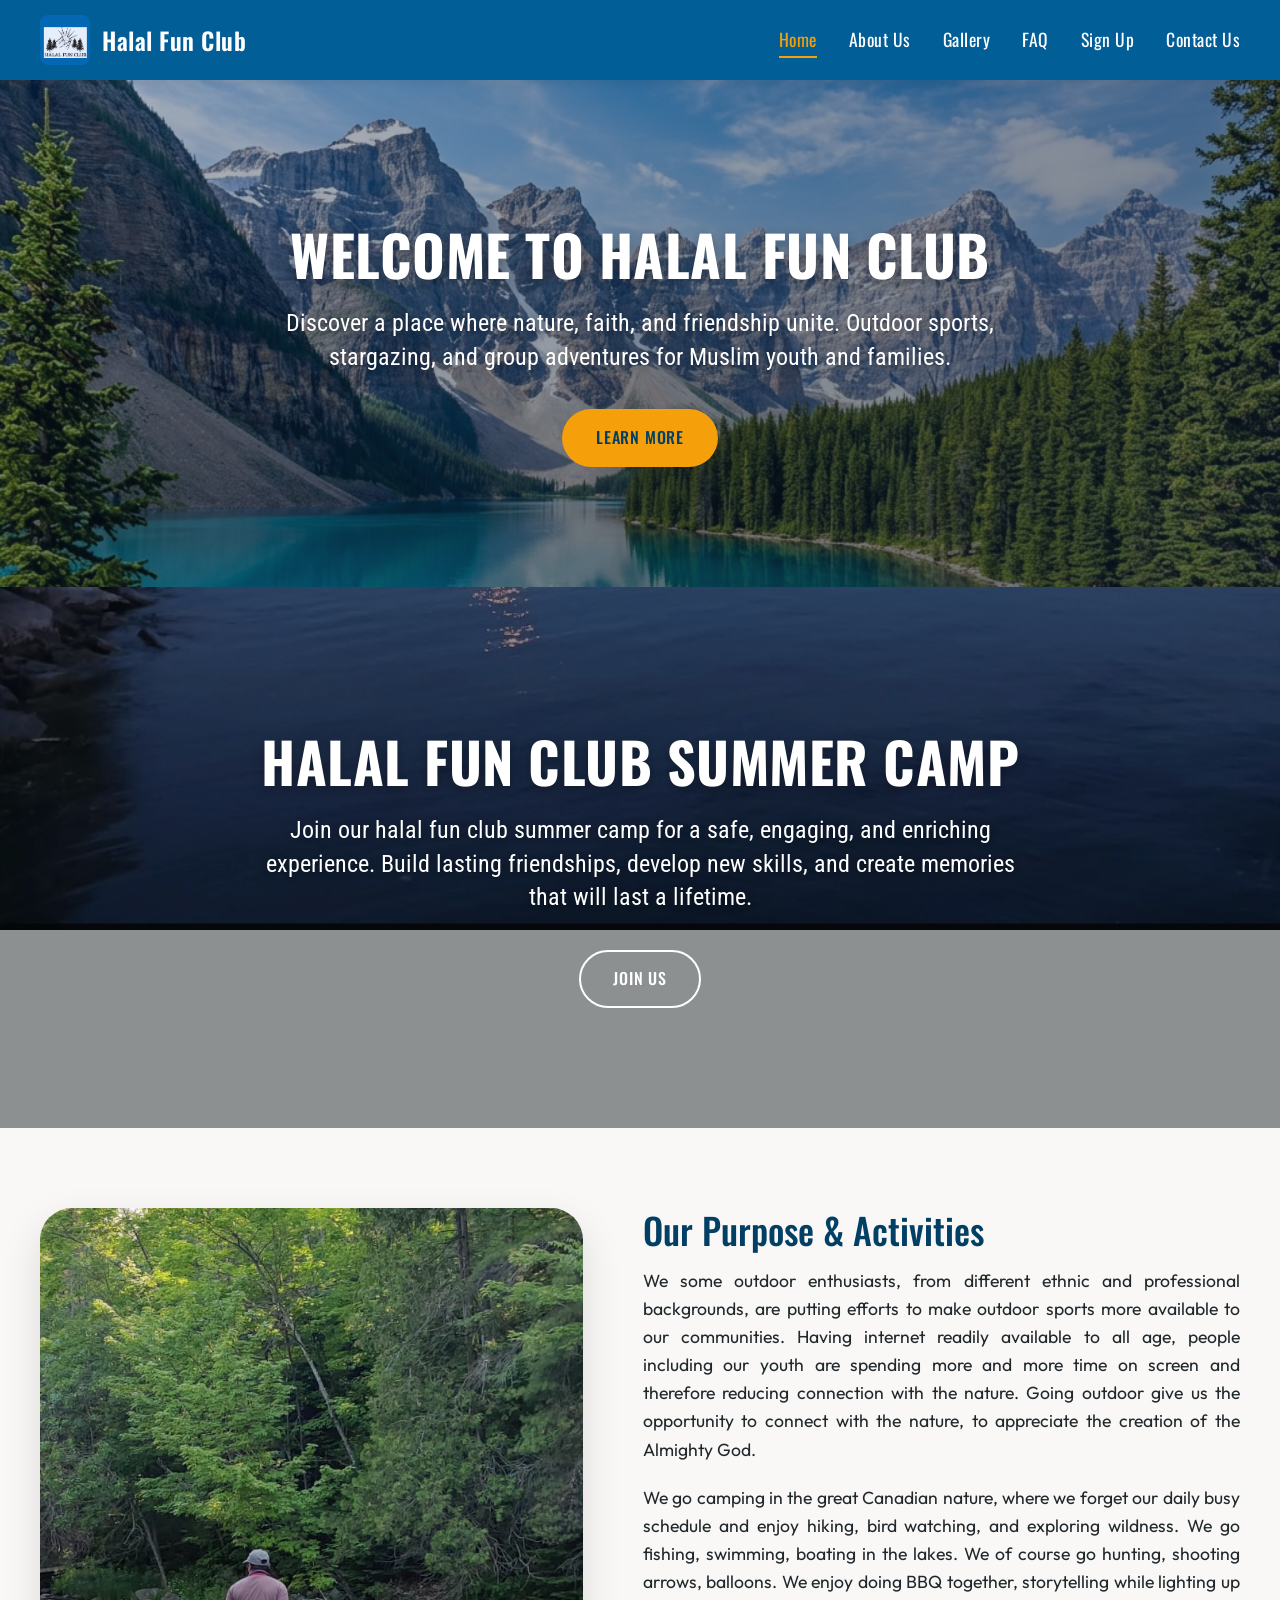
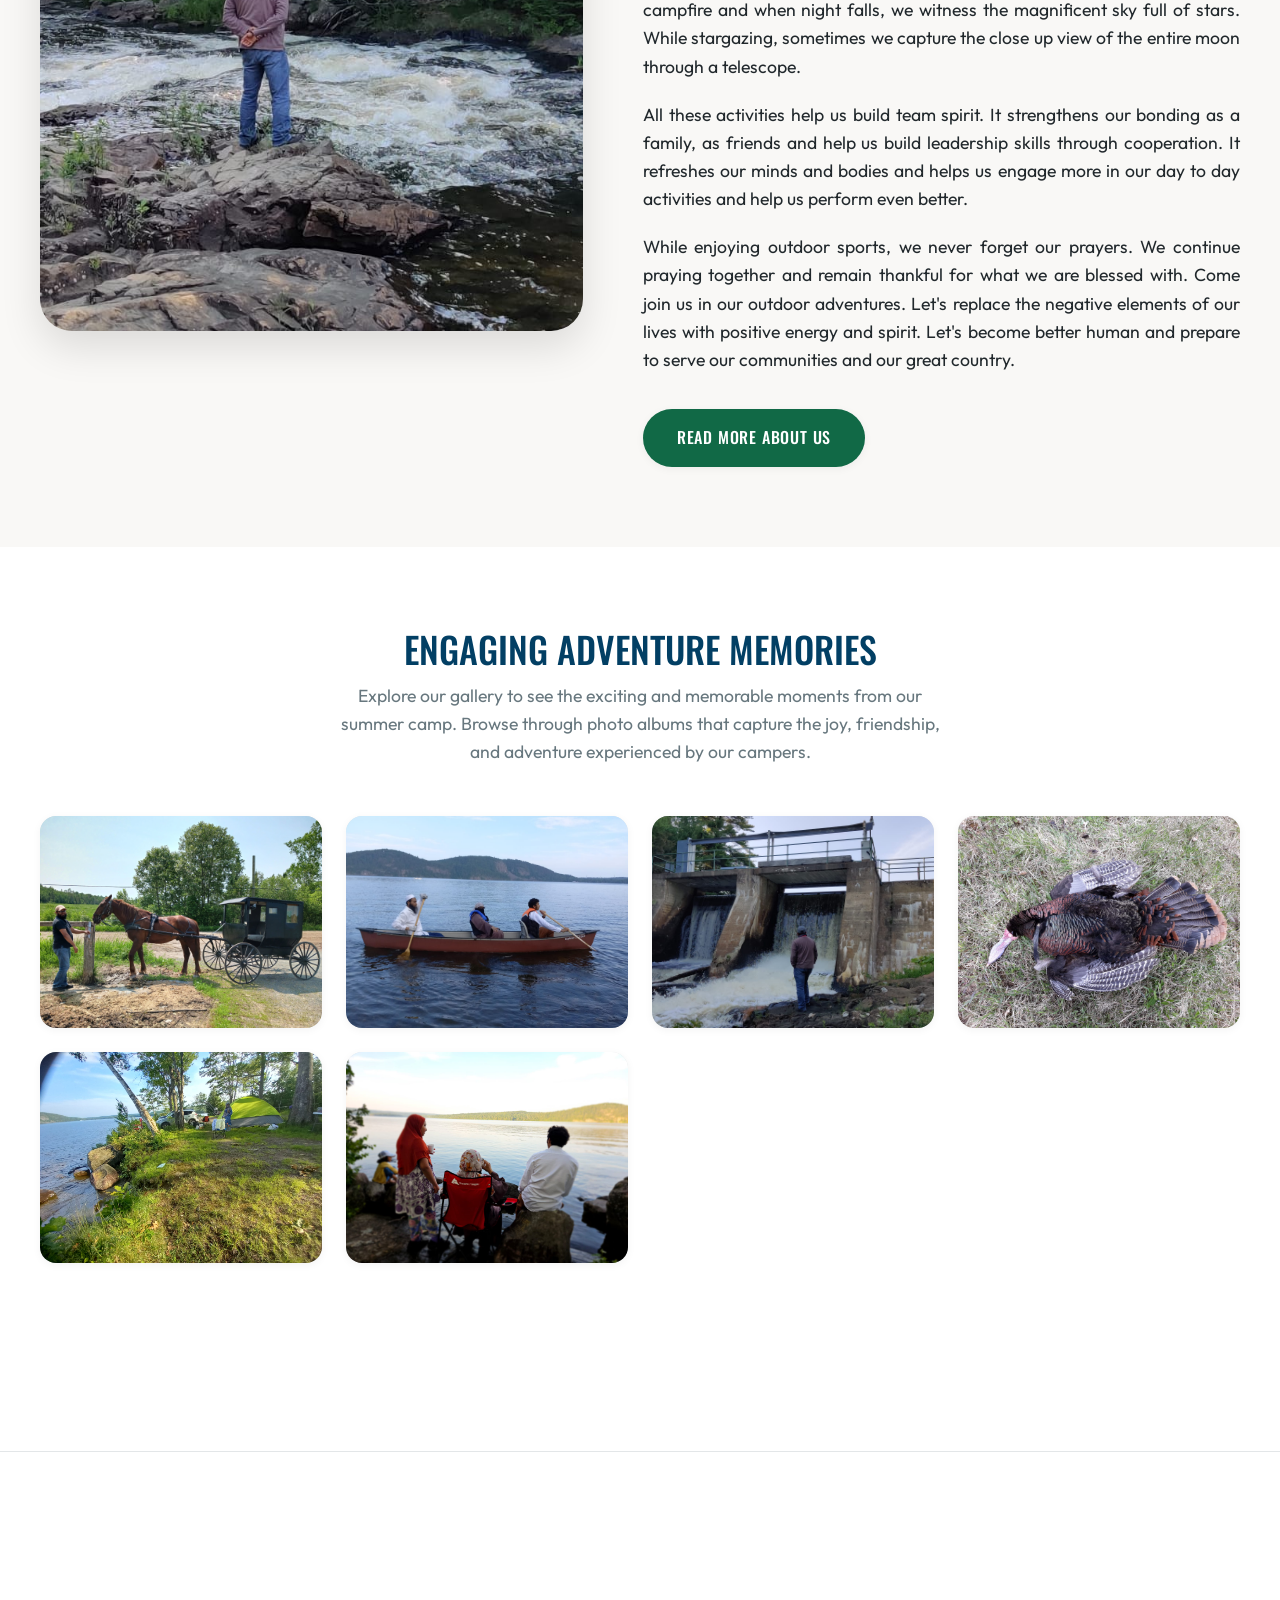
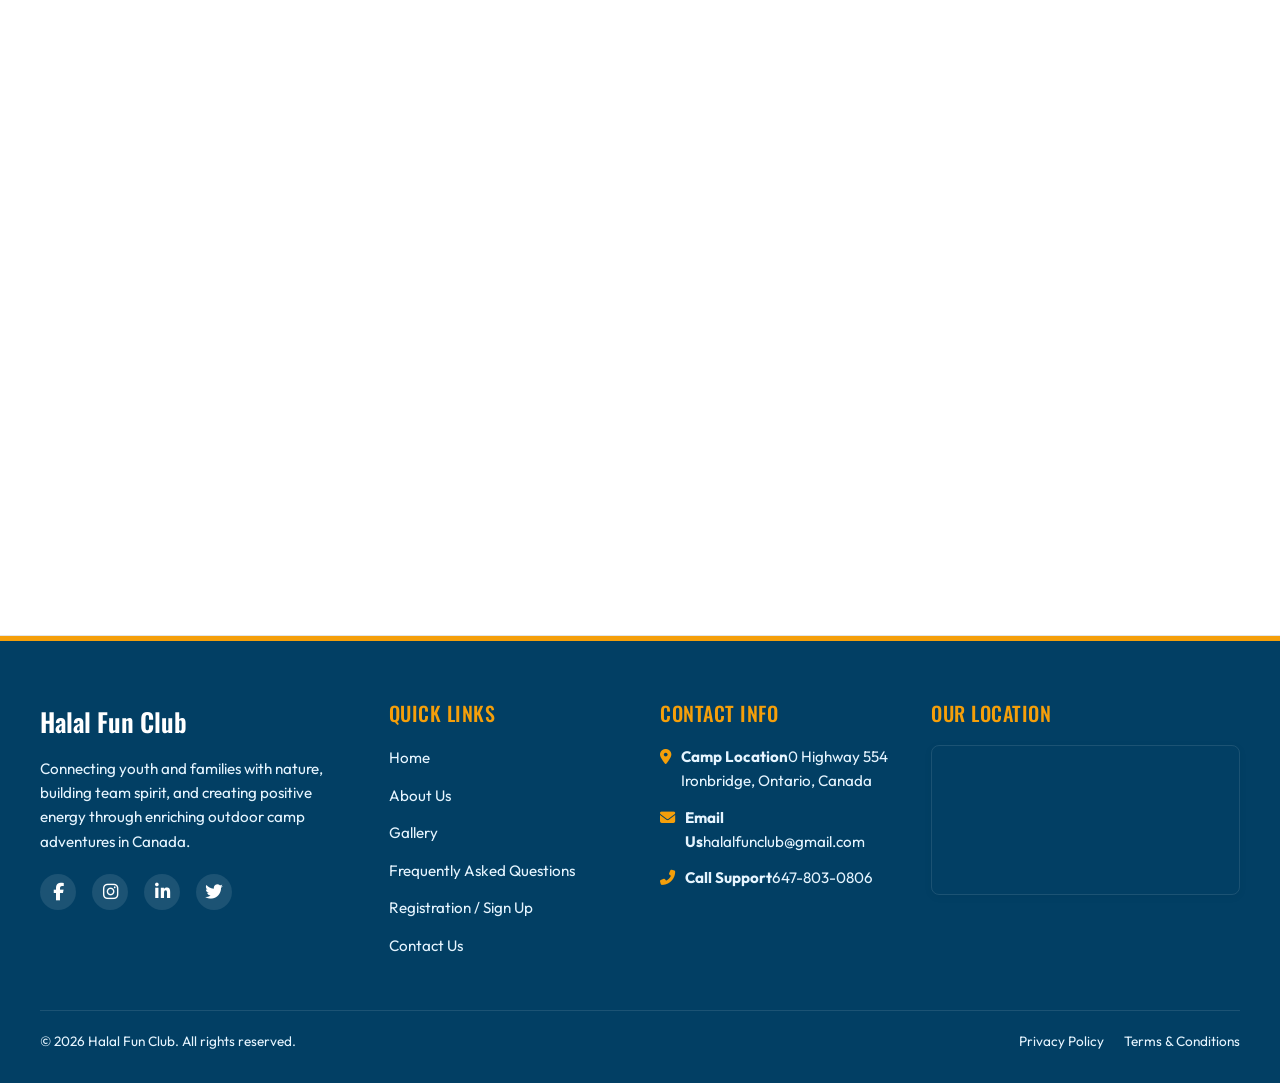
==== index.html @ fa5e2240 "Initial commit of premium Halal Fun Club static website" ====
<!DOCTYPE html>
<html lang="en">
<head>
  <meta charset="UTF-8">
  <meta name="viewport" content="width=device-width, initial-scale=1.0">
  
  <!-- SEO Meta Tags -->
  <title>Halal Fun Club | Enriching Summer Camp & Outdoor Adventure</title>
  <meta name="description" content="Join us in our halal fun club summer camp and outdoor adventures to replace negative elements with positive energy and spirit. Become better humans and prepare to serve our communities and country.">
  <meta name="keywords" content="halal fun club, Summer camp, Muslim youth camp, outdoor adventures, family camping, Canada camping">
  
  <!-- OG Meta Tags for Social Sharing -->
  <meta property="og:title" content="Halal Fun Club | Summer Camp & Outdoor Adventure">
  <meta property="og:description" content="Join us in our halal fun club summer camp and outdoor adventures to replace negative elements with positive energy and spirit.">
  <meta property="og:image" content="assets/images/cover-picture-for-website-A0xVq0e2WWfe7RNz.jpg">
  <meta property="og:type" content="website">
  
  <!-- Favicon -->
  <link rel="icon" type="image/png" href="assets/images/untitled-design-4-dWxbpZ323MHpBWLq.png">
  
  <!-- Font Awesome for Icons -->
  <link rel="stylesheet" href="https://cdnjs.cloudflare.com/ajax/libs/font-awesome/6.4.0/css/all.min.css">
  
  <!-- Stylesheets -->
  <link rel="stylesheet" href="assets/css/style.css?v=1.0.2">
  <link rel="stylesheet" href="assets/css/components.css?v=1.0.2">
  <link rel="stylesheet" href="assets/css/pages.css?v=1.0.2">
</head>
<body>

  <!-- Header & Navigation -->
  <header class="main-header" id="header">
    <div class="container nav-container">
      <a href="index.html" class="logo-link" id="nav-logo">
        <img src="assets/images/untitled-design-4-dWxbpZ323MHpBWLq.png" alt="Halal Fun Club Logo" class="logo-image">
        <span>Halal Fun Club</span>
      </a>
      
      <!-- Hamburger Menu for Mobile -->
      <button class="hamburger" aria-label="Toggle menu" id="menu-toggle">
        <span class="hamburger-line"></span>
        <span class="hamburger-line"></span>
        <span class="hamburger-line"></span>
      </button>
      
      <nav>
        <ul class="nav-menu" id="nav-menu">
          <li><a href="index.html" class="nav-link active">Home</a></li>
          <li><a href="about.html" class="nav-link">About Us</a></li>
          <li><a href="gallery.html" class="nav-link">Gallery</a></li>
          <li><a href="faq.html" class="nav-link">FAQ</a></li>
          <li><a href="signup.html" class="nav-link">Sign Up</a></li>
          <li><a href="contact.html" class="nav-link">Contact Us</a></li>
        </ul>
      </nav>
    </div>
  </header>

  <!-- Main Content -->
  <main>
    
    <!-- Scenic Banner Section -->
    <section class="hero-banner" style="background-image: url('assets/images/scenic_hero_background.png');" id="scenic-hero">
      <div class="container hero-banner-content">
        <h1 class="reveal active">Welcome to Halal Fun Club</h1>
        <p class="reveal active">Discover a place where nature, faith, and friendship unite. Outdoor sports, stargazing, and group adventures for Muslim youth and families.</p>
        <div class="reveal active">
          <a href="about.html" class="btn btn-primary" id="scenic-cta-btn">Learn More</a>
        </div>
      </div>
    </section>

    <!-- Original Hero Section -->
    <section class="hero-banner overlay-dark" style="background-image: url('assets/images/cover-picture-for-website-A0xVq0e2WWfe7RNz.jpg');" id="hero-section">
      <div class="container hero-banner-content">
        <h1 class="reveal active">Halal Fun Club Summer Camp</h1>
        <p class="reveal active">Join our halal fun club summer camp for a safe, engaging, and enriching experience. Build lasting friendships, develop new skills, and create memories that will last a lifetime.</p>
        <div class="reveal active">
          <a href="contact.html" class="btn btn-outline-white" id="hero-cta-btn">Join Us</a>
        </div>
      </div>
    </section>

    <!-- Intro / About Section -->
    <section class="section" id="intro-section">
      <div class="container">
        <div class="intro-grid">
          <div class="intro-image-wrapper reveal">
            <img src="assets/images/img-20230622-wa0002-AGBGO7KoPoS14533.jpg" alt="Camp group of outdoor enthusiasts gathering in nature">
          </div>
          <div class="intro-text reveal">
            <h2>Our Purpose & Activities</h2>
            <p>We some outdoor enthusiasts, from different ethnic and professional backgrounds, are putting efforts to make outdoor sports more available to our communities. Having internet readily available to all age, people including our youth are spending more and more time on screen and therefore reducing connection with the nature. Going outdoor give us the opportunity to connect with the nature, to appreciate the creation of the Almighty God.</p>
            <p>We go camping in the great Canadian nature, where we forget our daily busy schedule and enjoy hiking, bird watching, and exploring wildness. We go fishing, swimming, boating in the lakes. We of course go hunting, shooting arrows, balloons. We enjoy doing BBQ together, storytelling while lighting up campfire and when night falls, we witness the magnificent sky full of stars. While stargazing, sometimes we capture the close up view of the entire moon through a telescope.</p>
            <p>All these activities help us build team spirit. It strengthens our bonding as a family, as friends and help us build leadership skills through cooperation. It refreshes our minds and bodies and helps us engage more in our day to day activities and help us perform even better.</p>
            <p>While enjoying outdoor sports, we never forget our prayers. We continue praying together and remain thankful for what we are blessed with. Come join us in our outdoor adventures. Let's replace the negative elements of our lives with positive energy and spirit. Let's become better human and prepare to serve our communities and our great country.</p>
            <a href="about.html" class="btn btn-secondary" style="margin-top: 15px;" id="intro-read-more-btn">Read More About Us</a>
          </div>
        </div>
      </div>
    </section>

    <!-- Gallery Highlights Section -->
    <section class="section" style="background-color: var(--color-bg-white);" id="highlights-section">
      <div class="container">
        <div class="section-header reveal">
          <h2>Engaging Adventure Memories</h2>
          <p>Explore our gallery to see the exciting and memorable moments from our summer camp. Browse through photo albums that capture the joy, friendship, and adventure experienced by our campers.</p>
        </div>
        
        <!-- Grid of 6 highlight items -->
        <div class="gallery-grid reveal">
          <!-- Item 1 -->
          <div class="gallery-item" onclick="location.href='gallery.html?cat=horse-boating'">
            <img src="assets/images/horse-riding-2-AE049LvXgJCNek5m.jpg" alt="Horse riding activity">
            <div class="gallery-item-overlay">
              <h4 class="gallery-item-title">Horse Riding</h4>
              <p class="gallery-item-desc">Scenic trail rides in nature.</p>
            </div>
          </div>
          <!-- Item 2 -->
          <div class="gallery-item" onclick="location.href='gallery.html?cat=horse-boating'">
            <img src="assets/images/boating-2-YKbr7zo590uag5VZ.jpg" alt="Boating on the lake">
            <div class="gallery-item-overlay">
              <h4 class="gallery-item-title">Lake Boating</h4>
              <p class="gallery-item-desc">Boating and water safety games.</p>
            </div>
          </div>
          <!-- Item 3 -->
          <div class="gallery-item" onclick="location.href='gallery.html?cat=sightseeing'">
            <img src="assets/images/rafique-vhai-bridge-A0xVn0EMpNSJGBGL.jpg" alt="Scenic bridge hike">
            <div class="gallery-item-overlay">
              <h4 class="gallery-item-title">Sight Seeing</h4>
              <p class="gallery-item-desc">Exploring trails and local landmarks.</p>
            </div>
          </div>
          <!-- Item 4 -->
          <div class="gallery-item" onclick="location.href='gallery.html?cat=fishing-hunting'">
            <img src="assets/images/turky-shiker-ALpozqgJokUGEp1E.jpg" alt="Outdoor shooting and hunting simulation">
            <div class="gallery-item-overlay">
              <h4 class="gallery-item-title">Hunting & Target Sports</h4>
              <p class="gallery-item-desc">Bow arrows, balloons, and outdoor simulations.</p>
            </div>
          </div>
          <!-- Item 5 -->
          <div class="gallery-item" onclick="location.href='gallery.html?cat=summer-2023'">
            <img src="assets/images/camping-scene2-mePnjM6V9btEL3N8.jpg" alt="Camping setup under the trees">
            <div class="gallery-item-overlay">
              <h4 class="gallery-item-title">Family Campsites</h4>
              <p class="gallery-item-desc">Tents, campfires, and bonding in nature.</p>
            </div>
          </div>
          <!-- Item 6 -->
          <div class="gallery-item" onclick="location.href='gallery.html?cat=star-gazing'">
            <img src="assets/images/scinic-2-with-coffee-m6LJzRb4rjhrJklZ.jpg" alt="Coffee and outdoor relaxation">
            <div class="gallery-item-overlay">
              <h4 class="gallery-item-title">Relax & Connect</h4>
              <p class="gallery-item-desc">Morning chats and star-filled night skies.</p>
            </div>
          </div>
        </div>
        
        <div class="text-center reveal" style="margin-top: 50px;">
          <a href="gallery.html" class="btn btn-secondary" id="highlights-view-all-btn">Explore More Gallery</a>
        </div>
      </div>
    </section>

    <!-- Testimonials Section -->
    <section class="section testimonials-section" id="testimonials-section">
      <div class="container">
        <div class="section-header reveal">
          <h2>Testimonials</h2>
          <p>Read about the personal experiences of our campers and families.</p>
        </div>
        
        <style>
          .testimonial-list {
            display: grid;
            grid-template-columns: repeat(auto-fit, minmax(300px, 1fr));
            gap: 30px;
            margin-top: 40px;
          }
          .testimonials-section .testimonial-card {
            max-width: 100%;
            height: 100%;
            display: flex;
            flex-direction: column;
            justify-content: space-between;
          }
        </style>
        
        <div class="testimonial-list">
          <!-- Testimonial 1 -->
          <div class="testimonial-card reveal">
            <div>
              <div class="testimonial-stars">
                <i class="fas fa-star"></i>
                <i class="fas fa-star"></i>
                <i class="fas fa-star"></i>
                <i class="fas fa-star"></i>
                <i class="fas fa-star"></i>
              </div>
              <blockquote class="testimonial-quote">
                "Our family participated in the Halal Fun Club Summer Camp in 2023 and had an absolutely amazing time. The experience was truly unforgettable."
              </blockquote>
            </div>
            <div>
              <img src="assets/images/scinic-2-with-coffee2-AQEJb3El7otWav0B.jpg" alt="Enamullah Avatar" class="testimonial-avatar">
              <div class="testimonial-author">Enamullah</div>
            </div>
          </div>
          
          <!-- Testimonial 2 -->
          <div class="testimonial-card reveal">
            <div>
              <div class="testimonial-stars">
                <i class="fas fa-star"></i>
                <i class="fas fa-star"></i>
                <i class="fas fa-star"></i>
                <i class="fas fa-star"></i>
                <i class="fas fa-star"></i>
              </div>
              <blockquote class="testimonial-quote">
                "An outstanding experience for my 15-year-old son. He came back more responsible, spiritually grounded, and made great friends. We will definitely register again!"
              </blockquote>
            </div>
            <div>
              <img src="assets/images/scinic-2-with-coffee-m6LJzRb4rjhrJklZ.jpg" alt="Tariq Mahmood Avatar" class="testimonial-avatar">
              <div class="testimonial-author">Tariq Mahmood</div>
            </div>
          </div>
          
          <!-- Testimonial 3 -->
          <div class="testimonial-card reveal">
            <div>
              <div class="testimonial-stars">
                <i class="fas fa-star"></i>
                <i class="fas fa-star"></i>
                <i class="fas fa-star"></i>
                <i class="fas fa-star"></i>
                <i class="fas fa-star"></i>
              </div>
              <blockquote class="testimonial-quote">
                "The family camping trip was the highlight of our year. It is so rare to find a camp that balances high-adventure outdoor activities with congregational prayers and halal values."
              </blockquote>
            </div>
            <div>
              <img src="assets/images/about-us-2-d95geNg2wjt9QxWD.jpg" alt="Aisha Rahman Avatar" class="testimonial-avatar">
              <div class="testimonial-author">Aisha Rahman</div>
            </div>
          </div>
        </div>
      </div>
    </section>

  </main>

  <!-- Footer Section -->
  <footer class="main-footer">
    <div class="container">
      <div class="footer-grid">
        <!-- Col 1: About -->
        <div class="footer-col">
          <span class="footer-logo">Halal Fun Club</span>
          <p class="footer-description">Connecting youth and families with nature, building team spirit, and creating positive energy through enriching outdoor camp adventures in Canada.</p>
          <ul class="footer-social-list" id="footer-socials">
            <li><a href="https://www.facebook.com/" target="_blank" aria-label="Facebook"><i class="fab fa-facebook-f"></i></a></li>
            <li><a href="https://www.instagram.com/" target="_blank" aria-label="Instagram"><i class="fab fa-instagram"></i></a></li>
            <li><a href="https://www.linkedin.com/" target="_blank" aria-label="LinkedIn"><i class="fab fa-linkedin-in"></i></a></li>
            <li><a href="https://twitter.com/" target="_blank" aria-label="Twitter"><i class="fab fa-twitter"></i></a></li>
          </ul>
        </div>
        <!-- Col 2: Navigation links -->
        <div class="footer-col">
          <h4>Quick Links</h4>
          <ul class="footer-links">
            <li><a href="index.html">Home</a></li>
            <li><a href="about.html">About Us</a></li>
            <li><a href="gallery.html">Gallery</a></li>
            <li><a href="faq.html">Frequently Asked Questions</a></li>
            <li><a href="signup.html">Registration / Sign Up</a></li>
            <li><a href="contact.html">Contact Us</a></li>
          </ul>
        </div>
        <!-- Col 3: Contact info -->
        <div class="footer-col">
          <h4>Contact Info</h4>
          <ul class="footer-contact-info">
            <li>
              <i class="fas fa-map-marker-alt"></i>
              <span><strong>Camp Location</strong>0 Highway 554<br>Ironbridge, Ontario, Canada</span>
            </li>
            <li>
              <i class="fas fa-envelope"></i>
              <span><strong>Email Us</strong>halalfunclub@gmail.com</span>
            </li>
            <li>
              <i class="fas fa-phone-alt"></i>
              <span><strong>Call Support</strong>647-803-0806</span>
            </li>
          </ul>
        </div>
        <!-- Col 4: Maps Embed -->
        <div class="footer-col">
          <h4>Our Location</h4>
          <div class="footer-map-container">
            <iframe src="https://maps.google.com/maps?q=0%20Highway%20554,%20Iron%20bridge,%20Ontario,%20Canada&t=m&z=13&ie=UTF8&output=embed" allowfullscreen="" loading="lazy" aria-label="Camp Location Map"></iframe>
          </div>
        </div>
      </div>
      
      <!-- Footer Bottom -->
      <div class="footer-bottom">
        <p>&copy; <span id="copyright-year"></span> Halal Fun Club. All rights reserved.</p>
        <div class="footer-bottom-links">
          <a href="#">Privacy Policy</a>
          <a href="#">Terms & Conditions</a>
        </div>
      </div>
    </div>
  </footer>

  <!-- Scripts -->
  <script src="assets/js/main.js?v=1.0.2"></script>
</body>
</html>
---- assets/css/style.css ----
/* Global Styles & Design System for Halal Fun Club */

/* Import Google Fonts */
@import url('https://fonts.googleapis.com/css2?family=Oswald:wght@300;400;500;600;700&family=Outfit:wght@300;400;500;600;700&family=Roboto+Condensed:wght@300;400;700&display=swap');

:root {
  /* Color Palette - HSL values for premium control */
  --color-primary-h: 203;
  --color-primary-s: 97%;
  --color-primary-l: 30%;
  --color-primary: hsl(var(--color-primary-h), var(--color-primary-s), var(--color-primary-l));
  --color-primary-light: hsl(var(--color-primary-h), var(--color-primary-s), 95%);
  --color-primary-dark: hsl(var(--color-primary-h), var(--color-primary-s), 20%);
  
  --color-secondary-h: 156;
  --color-secondary-s: 72%;
  --color-secondary-l: 24%;
  --color-secondary: hsl(var(--color-secondary-h), var(--color-secondary-s), var(--color-secondary-l));
  --color-secondary-light: hsl(var(--color-secondary-h), var(--color-secondary-s), 95%);
  
  --color-accent-h: 38;
  --color-accent-s: 92%;
  --color-accent-l: 50%;
  --color-accent: hsl(var(--color-accent-h), var(--color-accent-s), var(--color-accent-l));
  --color-accent-light: hsl(var(--color-accent-h), var(--color-accent-s), 95%);
  --color-accent-dark: hsl(var(--color-accent-h), var(--color-accent-s), 40%);

  --color-bg-light: hsl(40, 20%, 97%);
  --color-bg-white: hsl(0, 0%, 100%);
  --color-text-dark: hsl(200, 15%, 15%);
  --color-text-muted: hsl(200, 10%, 45%);
  --color-border: hsl(200, 10%, 90%);

  /* Typography */
  --font-headers: 'Oswald', sans-serif;
  --font-body: 'Outfit', sans-serif;
  --font-alt: 'Roboto Condensed', sans-serif;

  /* Layout and Spacing */
  --max-width: 1240px;
  --header-height-desktop: 80px;
  --header-height-mobile: 70px;
  
  /* Borders and Shadows */
  --radius-sm: 8px;
  --radius-md: 16px;
  --radius-lg: 32px;
  --radius-round: 9999px;
  --shadow-sm: 0 2px 8px rgba(0, 0, 0, 0.05);
  --shadow-md: 0 8px 24px rgba(0, 0, 0, 0.08);
  --shadow-lg: 0 16px 40px rgba(0, 0, 0, 0.12);

  /* Transitions */
  --transition-fast: 0.2s ease;
  --transition-normal: 0.3s ease;
  --transition-slow: 0.5s ease;
}

/* Reset Styles */
*, *::before, *::after {
  box-sizing: border-box;
  margin: 0;
  padding: 0;
}

html {
  scroll-behavior: smooth;
}

body {
  font-family: var(--font-body);
  font-size: 16px;
  line-height: 1.6;
  color: var(--color-text-dark);
  background-color: var(--color-bg-light);
  overflow-x: hidden;
  display: flex;
  flex-direction: column;
  min-height: 100vh;
}

/* Typography Helpers */
h1, h2, h3, h4, h5, h6 {
  font-family: var(--font-headers);
  font-weight: 500;
  line-height: 1.2;
  color: var(--color-primary-dark);
}

h1 {
  font-size: 3rem;
  letter-spacing: 0.5px;
}

h2 {
  font-size: 2.25rem;
  margin-bottom: 1rem;
}

h3 {
  font-size: 1.75rem;
  margin-bottom: 0.75rem;
}

p {
  margin-bottom: 1rem;
}

a {
  color: var(--color-primary);
  text-decoration: none;
  transition: color var(--transition-fast);
}

a:hover {
  color: var(--color-accent);
}

img {
  max-width: 100%;
  height: auto;
  display: block;
}

/* Layout Elements */
.container {
  width: 100%;
  max-width: var(--max-width);
  margin-left: auto;
  margin-right: auto;
  padding-left: 20px;
  padding-right: 20px;
}

.section {
  padding: 80px 0;
}

@media (max-width: 768px) {
  .section {
    padding: 50px 0;
  }
  h1 {
    font-size: 2.25rem;
  }
  h2 {
    font-size: 1.75rem;
  }
}

.text-center { text-align: center; }
.text-left { text-align: left; }
.text-right { text-align: right; }

/* Main Header & Navbar */
.main-header {
  position: fixed;
  top: 0;
  left: 0;
  width: 100%;
  height: var(--header-height-desktop);
  background-color: var(--color-primary);
  box-shadow: var(--shadow-sm);
  z-index: 100;
  transition: background-color var(--transition-normal), height var(--transition-normal);
}

.main-header.scrolled {
  background-color: hsl(var(--color-primary-h), var(--color-primary-s), 25%);
  height: 70px;
}

.nav-container {
  display: flex;
  justify-content: space-between;
  align-items: center;
  height: 100%;
}

.logo-link {
  display: flex;
  align-items: center;
  gap: 12px;
  font-family: var(--font-headers);
  font-size: 1.5rem;
  color: var(--color-bg-white);
  font-weight: 600;
  letter-spacing: 0.5px;
}

.logo-image {
  height: 50px;
  width: auto;
  border-radius: var(--radius-sm);
  transition: transform var(--transition-fast);
}

.logo-link:hover .logo-image {
  transform: scale(1.05);
}

.nav-menu {
  display: flex;
  list-style: none;
  gap: 32px;
  align-items: center;
}

.nav-link {
  font-family: var(--font-headers);
  font-size: 1.1rem;
  color: var(--color-bg-white);
  letter-spacing: 0.5px;
  position: relative;
  padding: 6px 0;
}

.nav-link::after {
  content: '';
  position: absolute;
  bottom: 0;
  left: 0;
  width: 0;
  height: 2px;
  background-color: var(--color-accent);
  transition: width var(--transition-fast);
}

.nav-link:hover {
  color: var(--color-accent);
}

.nav-link:hover::after,
.nav-link.active::after {
  width: 100%;
}

.nav-link.active {
  color: var(--color-accent);
}

/* Hamburger menu button */
.hamburger {
  display: none;
  background: none;
  border: none;
  cursor: pointer;
  padding: 10px;
  z-index: 101;
}

.hamburger-line {
  display: block;
  width: 25px;
  height: 3px;
  margin: 5px auto;
  background-color: var(--color-bg-white);
  transition: transform var(--transition-normal), opacity var(--transition-normal);
  border-radius: 2px;
}

/* Mobile Nav responsiveness */
@media (max-width: 992px) {
  .main-header {
    height: var(--header-height-mobile);
  }
  
  .hamburger {
    display: block;
  }
  
  /* Hamburger animations */
  .hamburger.active .hamburger-line:nth-child(1) {
    transform: translateY(8px) rotate(45deg);
  }
  .hamburger.active .hamburger-line:nth-child(2) {
    opacity: 0;
  }
  .hamburger.active .hamburger-line:nth-child(3) {
    transform: translateY(-8px) rotate(-45deg);
  }
  
  .nav-menu {
    position: fixed;
    top: var(--header-height-mobile);
    right: -100%;
    width: 280px;
    height: calc(100vh - var(--header-height-mobile));
    background-color: hsl(var(--color-primary-h), var(--color-primary-s), 25%);
    flex-direction: column;
    padding: 40px 24px;
    gap: 24px;
    align-items: flex-start;
    box-shadow: -4px 0 16px rgba(0, 0, 0, 0.1);
    transition: right var(--transition-normal);
  }
  
  .nav-menu.active {
    right: 0;
  }
  
  .nav-link {
    font-size: 1.25rem;
    width: 100%;
    display: block;
  }
}

/* Main content padding for fixed header */
main {
  flex-grow: 1;
  padding-top: var(--header-height-desktop);
}

@media (max-width: 992px) {
  main {
    padding-top: var(--header-height-mobile);
  }
}

/* Footer styling */
.main-footer {
  background-color: var(--color-primary-dark);
  color: var(--color-bg-white);
  padding: 60px 0 30px;
  border-top: 5px solid var(--color-accent);
}

.footer-grid {
  display: grid;
  grid-template-columns: 2fr 1.5fr 1.5fr 2fr;
  gap: 40px;
  margin-bottom: 40px;
}

@media (max-width: 992px) {
  .footer-grid {
    grid-template-columns: 1fr 1fr;
  }
}

@media (max-width: 576px) {
  .footer-grid {
    grid-template-columns: 1fr;
    gap: 30px;
  }
}

.footer-col h4 {
  color: var(--color-accent);
  font-family: var(--font-headers);
  font-size: 1.25rem;
  letter-spacing: 0.5px;
  margin-bottom: 20px;
  text-transform: uppercase;
}

.footer-logo {
  font-family: var(--font-headers);
  font-size: 1.6rem;
  color: var(--color-bg-white);
  font-weight: 600;
  margin-bottom: 15px;
  display: inline-block;
}

.footer-description {
  color: var(--color-primary-light);
  font-size: 0.95rem;
  margin-bottom: 20px;
}

.footer-links {
  list-style: none;
}

.footer-links li {
  margin-bottom: 12px;
}

.footer-links a {
  color: var(--color-primary-light);
  font-size: 0.95rem;
  transition: transform var(--transition-fast), color var(--transition-fast);
  display: inline-block;
}

.footer-links a:hover {
  color: var(--color-accent);
  transform: translateX(5px);
}

.footer-contact-info {
  list-style: none;
}

.footer-contact-info li {
  margin-bottom: 12px;
  font-size: 0.95rem;
  color: var(--color-primary-light);
  display: flex;
  align-items: flex-start;
  gap: 10px;
}

.footer-contact-info i {
  color: var(--color-accent);
  margin-top: 4px;
}

.footer-social-list {
  display: flex;
  gap: 16px;
  list-style: none;
  margin-top: 15px;
}

.footer-social-list a {
  display: flex;
  justify-content: center;
  align-items: center;
  width: 36px;
  height: 36px;
  background-color: rgba(255, 255, 255, 0.1);
  color: var(--color-bg-white);
  border-radius: 50%;
  font-size: 1.1rem;
  transition: background-color var(--transition-fast), transform var(--transition-fast);
}

.footer-social-list a:hover {
  background-color: var(--color-accent);
  color: var(--color-primary-dark);
  transform: translateY(-3px);
}

.footer-map-container {
  height: 150px;
  border-radius: var(--radius-sm);
  overflow: hidden;
  box-shadow: var(--shadow-sm);
  border: 1px solid rgba(255, 255, 255, 0.1);
}

.footer-map-container iframe {
  width: 100%;
  height: 100%;
  border: 0;
}

.footer-bottom {
  border-top: 1px solid rgba(255, 255, 255, 0.1);
  padding-top: 20px;
  display: flex;
  justify-content: space-between;
  align-items: center;
  flex-wrap: wrap;
  gap: 15px;
}

.footer-bottom p {
  font-size: 0.85rem;
  color: var(--color-primary-light);
  margin-bottom: 0;
}

.footer-bottom-links {
  display: flex;
  gap: 20px;
}

.footer-bottom-links a {
  font-size: 0.85rem;
  color: var(--color-primary-light);
}

.footer-bottom-links a:hover {
  color: var(--color-accent);
}

@media (max-width: 576px) {
  .footer-bottom {
    flex-direction: column;
    text-align: center;
  }
}
---- assets/css/components.css ----
/* Component Styles for Halal Fun Club */

/* 1. Buttons */
.btn {
  display: inline-flex;
  align-items: center;
  justify-content: center;
  font-family: var(--font-headers);
  font-weight: 500;
  font-size: 1rem;
  letter-spacing: 0.8px;
  text-transform: uppercase;
  padding: 14px 32px;
  border-radius: var(--radius-round);
  border: 2px solid transparent;
  cursor: pointer;
  transition: background-color var(--transition-fast), border-color var(--transition-fast), color var(--transition-fast), transform var(--transition-fast), box-shadow var(--transition-fast);
  box-shadow: var(--shadow-sm);
}

.btn:active {
  transform: translateY(1px);
}

.btn-primary {
  background-color: var(--color-accent);
  color: var(--color-primary-dark);
}

.btn-primary:hover {
  background-color: var(--color-accent-dark);
  color: var(--color-bg-white);
  transform: translateY(-2px);
  box-shadow: var(--shadow-md);
}

.btn-secondary {
  background-color: var(--color-secondary);
  color: var(--color-bg-white);
}

.btn-secondary:hover {
  background-color: hsl(var(--color-secondary-h), var(--color-secondary-s), 18%);
  transform: translateY(-2px);
  box-shadow: var(--shadow-md);
}

.btn-outline-white {
  background-color: transparent;
  border-color: var(--color-bg-white);
  color: var(--color-bg-white);
  box-shadow: none;
}

.btn-outline-white:hover {
  background-color: var(--color-bg-white);
  color: var(--color-primary-dark);
  transform: translateY(-2px);
  box-shadow: var(--shadow-md);
}

.btn-outline-primary {
  background-color: transparent;
  border-color: var(--color-primary);
  color: var(--color-primary);
}

.btn-outline-primary:hover {
  background-color: var(--color-primary);
  color: var(--color-bg-white);
  transform: translateY(-2px);
  box-shadow: var(--shadow-md);
}

/* 2. Cards & Highlights */
.card {
  background-color: var(--color-bg-white);
  border-radius: var(--radius-md);
  box-shadow: var(--shadow-sm);
  padding: 30px;
  border: 1px solid var(--color-border);
  transition: transform var(--transition-normal), box-shadow var(--transition-normal);
}

.card:hover {
  transform: translateY(-5px);
  box-shadow: var(--shadow-lg);
}

.feature-card {
  text-align: center;
  padding: 40px 30px;
}

.feature-icon-wrapper {
  width: 70px;
  height: 70px;
  border-radius: 50%;
  background-color: var(--color-primary-light);
  color: var(--color-primary);
  display: flex;
  justify-content: center;
  align-items: center;
  font-size: 2rem;
  margin: 0 auto 24px;
  transition: transform var(--transition-normal), background-color var(--transition-normal), color var(--transition-normal);
}

.feature-card:hover .feature-icon-wrapper {
  transform: rotateY(180deg);
  background-color: var(--color-accent);
  color: var(--color-primary-dark);
}

/* Testimonial Card */
.testimonial-card {
  max-width: 700px;
  margin: 0 auto;
  text-align: center;
  padding: 50px 40px;
  position: relative;
  background-color: var(--color-bg-white);
  border-radius: var(--radius-lg);
  box-shadow: var(--shadow-md);
}

.testimonial-stars {
  color: var(--color-accent);
  font-size: 1.5rem;
  margin-bottom: 20px;
}

.testimonial-quote {
  font-size: 1.25rem;
  font-style: italic;
  line-height: 1.6;
  color: var(--color-text-dark);
  margin-bottom: 25px;
}

.testimonial-avatar {
  width: 70px;
  height: 70px;
  border-radius: 50%;
  object-fit: cover;
  margin: 0 auto 15px;
  border: 3px solid var(--color-primary);
  box-shadow: var(--shadow-sm);
}

.testimonial-author {
  font-family: var(--font-headers);
  font-size: 1.15rem;
  color: var(--color-primary-dark);
  font-weight: 600;
  text-transform: uppercase;
}

/* 3. Dynamic Gallery Grid */
.gallery-filter-nav {
  display: flex;
  flex-wrap: wrap;
  justify-content: center;
  gap: 12px;
  margin-bottom: 40px;
}

.filter-btn {
  background-color: var(--color-bg-white);
  color: var(--color-text-dark);
  border: 1px solid var(--color-border);
  padding: 10px 20px;
  font-family: var(--font-headers);
  font-size: 0.95rem;
  text-transform: uppercase;
  letter-spacing: 0.5px;
  border-radius: var(--radius-round);
  cursor: pointer;
  transition: all var(--transition-fast);
}

.filter-btn:hover,
.filter-btn.active {
  background-color: var(--color-primary);
  color: var(--color-bg-white);
  border-color: var(--color-primary);
  box-shadow: var(--shadow-sm);
}

.gallery-grid {
  display: grid;
  grid-template-columns: repeat(auto-fill, minmax(280px, 1fr));
  gap: 24px;
}

.gallery-item {
  position: relative;
  border-radius: var(--radius-md);
  overflow: hidden;
  box-shadow: var(--shadow-sm);
  aspect-ratio: 4 / 3;
  cursor: pointer;
  background-color: var(--color-border);
  transition: transform var(--transition-normal), box-shadow var(--transition-normal);
}

.gallery-item img {
  width: 100%;
  height: 100%;
  object-fit: cover;
  transition: transform var(--transition-slow);
}

.gallery-item-overlay {
  position: absolute;
  top: 0;
  left: 0;
  width: 100%;
  height: 100%;
  background: linear-gradient(to top, rgba(0, 0, 0, 0.75) 0%, rgba(0, 0, 0, 0.1) 70%);
  opacity: 0;
  display: flex;
  flex-direction: column;
  justify-content: flex-end;
  padding: 20px;
  transition: opacity var(--transition-normal);
  z-index: 2;
}

.gallery-item-title {
  color: var(--color-bg-white);
  font-family: var(--font-headers);
  font-size: 1.25rem;
  font-weight: 500;
  transform: translateY(10px);
  transition: transform var(--transition-normal);
}

.gallery-item-desc {
  color: var(--color-primary-light);
  font-size: 0.85rem;
  margin-top: 4px;
  transform: translateY(10px);
  transition: transform var(--transition-normal) 0.05s;
}

.gallery-item:hover {
  transform: translateY(-4px);
  box-shadow: var(--shadow-lg);
}

.gallery-item:hover img {
  transform: scale(1.08);
}

.gallery-item:hover .gallery-item-overlay {
  opacity: 1;
}

.gallery-item:hover .gallery-item-title,
.gallery-item:hover .gallery-item-desc {
  transform: translateY(0);
}

/* 4. Lightbox Modal Overlay */
.lightbox {
  position: fixed;
  top: 0;
  left: 0;
  width: 100%;
  height: 100%;
  background-color: rgba(10, 16, 21, 0.95);
  display: flex;
  justify-content: center;
  align-items: center;
  z-index: 2000;
  opacity: 0;
  pointer-events: none;
  transition: opacity var(--transition-normal);
}

.lightbox.active {
  opacity: 1;
  pointer-events: auto;
}

.lightbox-close {
  position: absolute;
  top: 24px;
  right: 24px;
  background: none;
  border: none;
  color: var(--color-bg-white);
  font-size: 2.5rem;
  cursor: pointer;
  line-height: 1;
  transition: color var(--transition-fast), transform var(--transition-fast);
  z-index: 2010;
}

.lightbox-close:hover {
  color: var(--color-accent);
  transform: scale(1.1);
}

.lightbox-nav-btn {
  position: absolute;
  top: 50%;
  transform: translateY(-50%);
  background: rgba(255, 255, 255, 0.08);
  border: none;
  color: var(--color-bg-white);
  width: 54px;
  height: 54px;
  border-radius: 50%;
  font-size: 1.5rem;
  display: flex;
  justify-content: center;
  align-items: center;
  cursor: pointer;
  transition: background-color var(--transition-fast), color var(--transition-fast);
  z-index: 2010;
}

.lightbox-nav-btn:hover {
  background-color: var(--color-accent);
  color: var(--color-primary-dark);
}

.lightbox-prev { left: 24px; }
.lightbox-next { right: 24px; }

@media (max-width: 576px) {
  .lightbox-nav-btn {
    width: 44px;
    height: 44px;
    font-size: 1.2rem;
  }
  .lightbox-prev { left: 10px; }
  .lightbox-next { right: 10px; }
}

.lightbox-wrapper {
  max-width: 90%;
  max-height: 80vh;
  display: flex;
  flex-direction: column;
  align-items: center;
  justify-content: center;
  transform: scale(0.9);
  transition: transform var(--transition-normal);
}

.lightbox.active .lightbox-wrapper {
  transform: scale(1);
}

.lightbox-img {
  max-width: 100%;
  max-height: 75vh;
  object-fit: contain;
  border-radius: var(--radius-sm);
  box-shadow: 0 10px 40px rgba(0,0,0,0.5);
}

.lightbox-caption {
  color: var(--color-bg-white);
  margin-top: 15px;
  text-align: center;
  font-family: var(--font-headers);
}

.lightbox-caption h4 {
  color: var(--color-accent);
  font-size: 1.4rem;
  margin-bottom: 4px;
}

.lightbox-caption p {
  font-size: 0.95rem;
  color: rgba(255, 255, 255, 0.7);
  margin-bottom: 0;
}

/* 5. FAQ Accordions */
.faq-list {
  max-width: 800px;
  margin: 0 auto;
  display: flex;
  flex-direction: column;
  gap: 16px;
}

.faq-item {
  background-color: var(--color-bg-white);
  border-radius: var(--radius-md);
  border: 1px solid var(--color-border);
  box-shadow: var(--shadow-sm);
  overflow: hidden;
  transition: border-color var(--transition-normal), box-shadow var(--transition-normal);
}

.faq-item:hover {
  box-shadow: var(--shadow-md);
  border-color: var(--color-primary-light);
}

.faq-question {
  width: 100%;
  background: none;
  border: none;
  padding: 24px;
  display: flex;
  justify-content: space-between;
  align-items: center;
  text-align: left;
  cursor: pointer;
  outline: none;
}

.faq-title {
  font-family: var(--font-headers);
  font-size: 1.2rem;
  font-weight: 500;
  color: var(--color-primary-dark);
}

.faq-icon {
  width: 24px;
  height: 24px;
  display: flex;
  justify-content: center;
  align-items: center;
  font-size: 1.25rem;
  color: var(--color-primary);
  transition: transform var(--transition-normal);
}

.faq-answer {
  max-height: 0;
  overflow: hidden;
  transition: max-height var(--transition-normal) ease-out;
}

.faq-answer-inner {
  padding: 0 24px 24px;
  color: var(--color-text-muted);
  font-family: var(--font-alt);
  font-size: 1.05rem;
  line-height: 1.6;
}

.faq-item.active {
  border-color: var(--color-primary);
}

.faq-item.active .faq-icon {
  transform: rotate(45deg);
  color: var(--color-accent-dark);
}

/* 6. Forms and Inputs */
.form-card {
  max-width: 600px;
  margin: 0 auto;
}

.form-group {
  margin-bottom: 20px;
}

.form-label {
  display: block;
  font-family: var(--font-headers);
  font-size: 1rem;
  color: var(--color-primary-dark);
  margin-bottom: 8px;
  letter-spacing: 0.5px;
}

.form-control {
  width: 100%;
  padding: 14px 18px;
  font-family: var(--font-body);
  font-size: 1rem;
  color: var(--color-text-dark);
  background-color: var(--color-bg-light);
  border: 1px solid var(--color-border);
  border-radius: var(--radius-sm);
  outline: none;
  transition: border-color var(--transition-fast), background-color var(--transition-fast), box-shadow var(--transition-fast);
}

.form-control:focus {
  border-color: var(--color-primary);
  background-color: var(--color-bg-white);
  box-shadow: 0 0 0 3px var(--color-primary-light);
}

textarea.form-control {
  resize: vertical;
  min-height: 140px;
}

.form-error {
  color: #d63163;
  font-size: 0.85rem;
  margin-top: 6px;
  display: none;
}

.form-control.invalid {
  border-color: #d63163;
  background-color: #fff8ef;
}

.form-control.invalid:focus {
  box-shadow: 0 0 0 3px #ffe8ef;
}

/* 7. Success Dialog/Modal */
.modal {
  position: fixed;
  top: 0;
  left: 0;
  width: 100%;
  height: 100%;
  background-color: rgba(10, 16, 21, 0.6);
  display: flex;
  justify-content: center;
  align-items: center;
  z-index: 1000;
  opacity: 0;
  pointer-events: none;
  transition: opacity var(--transition-normal);
}

.modal.active {
  opacity: 1;
  pointer-events: auto;
}

.modal-content {
  background-color: var(--color-bg-white);
  border-radius: var(--radius-md);
  box-shadow: var(--shadow-lg);
  padding: 40px;
  text-align: center;
  max-width: 480px;
  width: 90%;
  transform: translateY(-20px);
  transition: transform var(--transition-normal);
}

.modal.active .modal-content {
  transform: translateY(0);
}

.modal-icon {
  width: 80px;
  height: 80px;
  border-radius: 50%;
  background-color: var(--color-secondary-light);
  color: var(--color-secondary);
  display: flex;
  justify-content: center;
  align-items: center;
  font-size: 2.5rem;
  margin: 0 auto 24px;
}

.modal-title {
  margin-bottom: 12px;
}

.modal-text {
  color: var(--color-text-muted);
  margin-bottom: 24px;
}

/* 8. Scroll Entrance Animations */
.reveal {
  opacity: 0;
  transform: translateY(30px);
  transition: opacity var(--transition-slow) ease, transform var(--transition-slow) ease;
}

.reveal.active {
  opacity: 1;
  transform: translateY(0);
}
---- assets/css/pages.css ----
/* Page-Specific Layouts for Halal Fun Club */

/* ==========================================================================
   1. Hero Banner Component (Home & About Page backgrounds)
   ========================================================================== */
.hero-banner {
  position: relative;
  background-size: cover;
  background-position: center;
  background-repeat: no-repeat;
  background-attachment: fixed;
  color: var(--color-bg-white);
  padding: 140px 0 120px;
  text-align: center;
  overflow: hidden;
}

/* Background overlay gradient */
.hero-banner::before {
  content: '';
  position: absolute;
  top: 0;
  left: 0;
  width: 100%;
  height: 100%;
  background: linear-gradient(135deg, rgba(10, 25, 47, 0.3) 0%, rgba(10, 25, 47, 0.6) 100%);
  z-index: 1;
}

/* Fallback/Overlay tint for contrast */
.hero-banner.overlay-dark::before {
  background: rgba(10, 16, 21, 0.45);
}

.hero-banner-content {
  position: relative;
  max-width: 800px;
  margin: 0 auto;
  z-index: 2;
}

.hero-banner-content h1 {
  color: var(--color-bg-white);
  font-size: 3.5rem;
  font-weight: 700;
  text-transform: uppercase;
  margin-bottom: 20px;
  text-shadow: 0 4px 12px rgba(0, 0, 0, 0.3);
}

.hero-banner-content p {
  font-family: var(--font-alt);
  font-size: 1.5rem;
  line-height: 1.4;
  margin-bottom: 35px;
  text-shadow: 0 2px 6px rgba(0, 0, 0, 0.3);
}

@media (max-width: 768px) {
  .hero-banner {
    padding: 100px 0 80px;
    background-attachment: scroll; /* Fixed background doesn't work well on mobile */
  }
  .hero-banner-content h1 {
    font-size: 2.5rem;
  }
  .hero-banner-content p {
    font-size: 1.2rem;
  }
}

/* ==========================================================================
   2. Home Page Layouts
   ========================================================================== */

/* Two-column Intro block */
.intro-grid {
  display: grid;
  grid-template-columns: 1fr 1.1fr;
  gap: 60px;
  align-items: start;
}

.intro-image-wrapper {
  position: relative;
  border-radius: var(--radius-lg);
  overflow: hidden;
  box-shadow: var(--shadow-lg);
  aspect-ratio: 3 / 4;
}

.intro-image-wrapper img {
  width: 100%;
  height: 100%;
  object-fit: cover;
  transition: transform var(--transition-slow);
}

.intro-image-wrapper:hover img {
  transform: scale(1.05);
}

.intro-text p {
  font-size: 1.1rem;
  color: var(--color-text-dark);
  margin-bottom: 20px;
  text-align: justify;
}

@media (max-width: 992px) {
  .intro-grid {
    grid-template-columns: 1fr;
    gap: 40px;
  }
}

/* Testimonial slider/showcase wrapper */
.testimonials-section {
  background-color: var(--color-bg-white);
  border-top: 1px solid var(--color-border);
  border-bottom: 1px solid var(--color-border);
}

/* Highlights highlights grid */
.section-header {
  max-width: 600px;
  margin: 0 auto 50px;
  text-align: center;
}

.section-header h2 {
  color: var(--color-primary-dark);
  text-transform: uppercase;
  margin-bottom: 12px;
}

.section-header p {
  color: var(--color-text-muted);
  font-size: 1.1rem;
  margin-bottom: 0;
}

/* ==========================================================================
   3. Contact Page Layout
   ========================================================================== */
.contact-layout {
  display: grid;
  grid-template-columns: 1.2fr 1fr;
  gap: 50px;
  margin-top: 30px;
}

@media (max-width: 992px) {
  .contact-layout {
    grid-template-columns: 1fr;
    gap: 40px;
  }
}

.contact-info-panel {
  background-color: var(--color-primary-dark);
  color: var(--color-bg-white);
  padding: 40px;
  border-radius: var(--radius-md);
  box-shadow: var(--shadow-md);
  display: flex;
  flex-direction: column;
  justify-content: space-between;
}

.contact-info-panel h3 {
  color: var(--color-accent);
  margin-bottom: 25px;
}

.contact-details {
  list-style: none;
  margin-bottom: 40px;
}

.contact-details li {
  margin-bottom: 24px;
  display: flex;
  align-items: flex-start;
  gap: 16px;
  font-size: 1.1rem;
}

.contact-details i {
  color: var(--color-accent);
  font-size: 1.4rem;
  margin-top: 4px;
}

.contact-details strong {
  display: block;
  font-family: var(--font-headers);
  font-size: 0.9rem;
  letter-spacing: 0.5px;
  color: var(--color-primary-light);
  text-transform: uppercase;
  margin-bottom: 4px;
}

.contact-map-wrapper {
  height: 250px;
  border-radius: var(--radius-sm);
  overflow: hidden;
  box-shadow: var(--shadow-sm);
  border: 1px solid rgba(255,255,255,0.1);
}

.contact-map-wrapper iframe {
  width: 100%;
  height: 100%;
  border: 0;
}

/* ==========================================================================
   4. Blog Page & Details Layout
   ========================================================================== */
.blog-header {
  position: relative;
  background-color: var(--color-primary);
  color: var(--color-bg-white);
  padding: 60px 0;
  text-align: center;
}

.blog-meta {
  display: flex;
  justify-content: center;
  gap: 20px;
  font-size: 0.9rem;
  color: var(--color-primary-light);
  margin-top: 10px;
}

.blog-meta span {
  display: flex;
  align-items: center;
  gap: 6px;
}

.blog-meta i {
  color: var(--color-accent);
}

.blog-post-container {
  max-width: 800px;
  margin: 40px auto 80px;
  padding: 0 20px;
}

.blog-post-cover {
  width: 100%;
  max-height: 450px;
  object-fit: cover;
  border-radius: var(--radius-md);
  box-shadow: var(--shadow-md);
  margin-bottom: 30px;
}

.blog-content {
  font-size: 1.15rem;
  line-height: 1.8;
  color: var(--color-text-dark);
}

.blog-content p {
  margin-bottom: 1.5rem;
  text-align: justify;
}

.blog-content h2,
.blog-content h3 {
  margin-top: 2rem;
  margin-bottom: 1rem;
}

.blog-content blockquote {
  border-left: 4px solid var(--color-accent);
  padding-left: 20px;
  margin: 30px 0;
  font-style: italic;
  color: var(--color-text-muted);
}

/* Blog Cards List */
.blog-grid {
  display: grid;
  grid-template-columns: repeat(auto-fill, minmax(340px, 1fr));
  gap: 30px;
  margin-top: 40px;
}

.blog-card {
  display: flex;
  flex-direction: column;
  height: 100%;
}

.blog-card-image {
  aspect-ratio: 16 / 9;
  overflow: hidden;
  border-top-left-radius: var(--radius-md);
  border-top-right-radius: var(--radius-md);
}

.blog-card-image img {
  width: 100%;
  height: 100%;
  object-fit: cover;
  transition: transform var(--transition-normal);
}

.blog-card:hover .blog-card-image img {
  transform: scale(1.05);
}

.blog-card-body {
  padding: 24px;
  flex-grow: 1;
  display: flex;
  flex-direction: column;
}

.blog-card-date {
  font-size: 0.85rem;
  color: var(--color-text-muted);
  margin-bottom: 8px;
}

.blog-card-title {
  font-size: 1.35rem;
  margin-bottom: 12px;
}

.blog-card-excerpt {
  color: var(--color-text-muted);
  font-size: 0.95rem;
  margin-bottom: 20px;
  flex-grow: 1;
}

.blog-card-link {
  font-family: var(--font-headers);
  text-transform: uppercase;
  font-size: 0.9rem;
  letter-spacing: 0.5px;
  color: var(--color-primary);
  display: inline-flex;
  align-items: center;
  gap: 6px;
}

.blog-card-link i {
  transition: transform var(--transition-fast);
}

.blog-card-link:hover i {
  transform: translateX(4px);
}
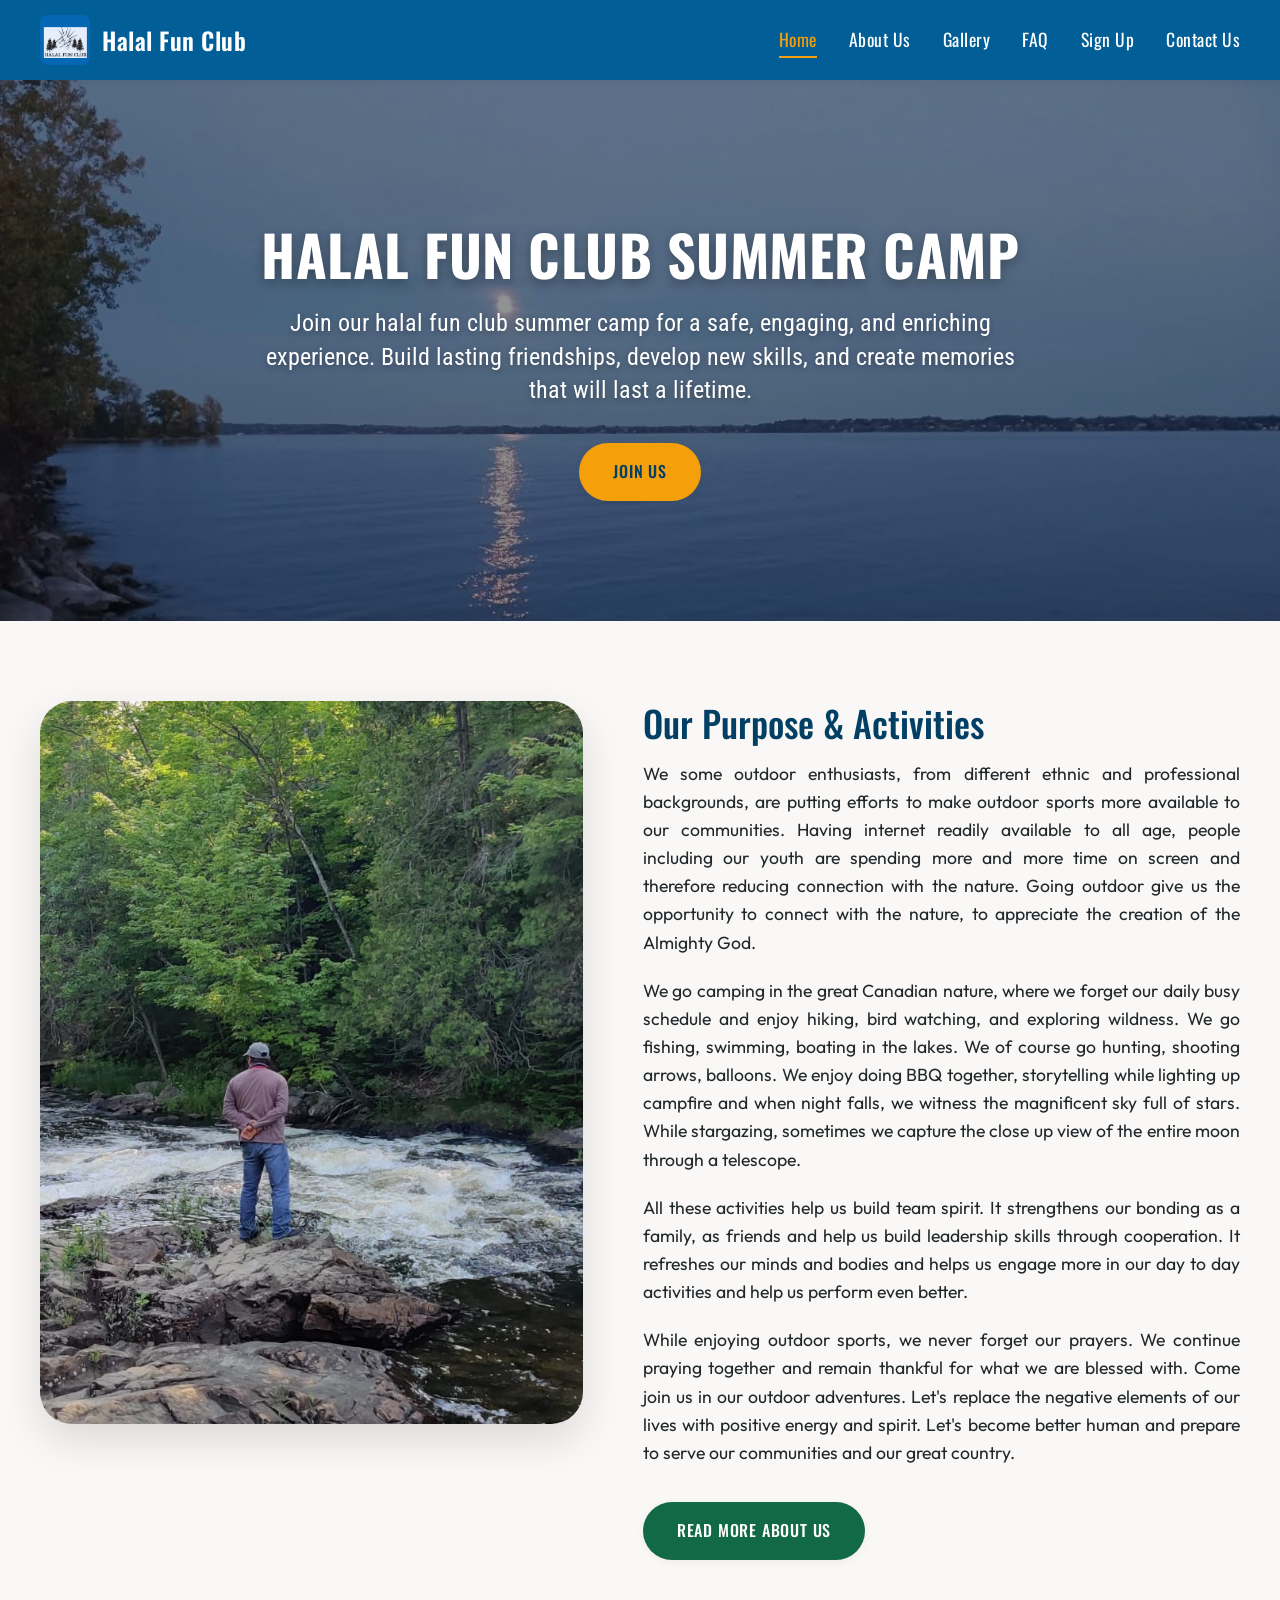
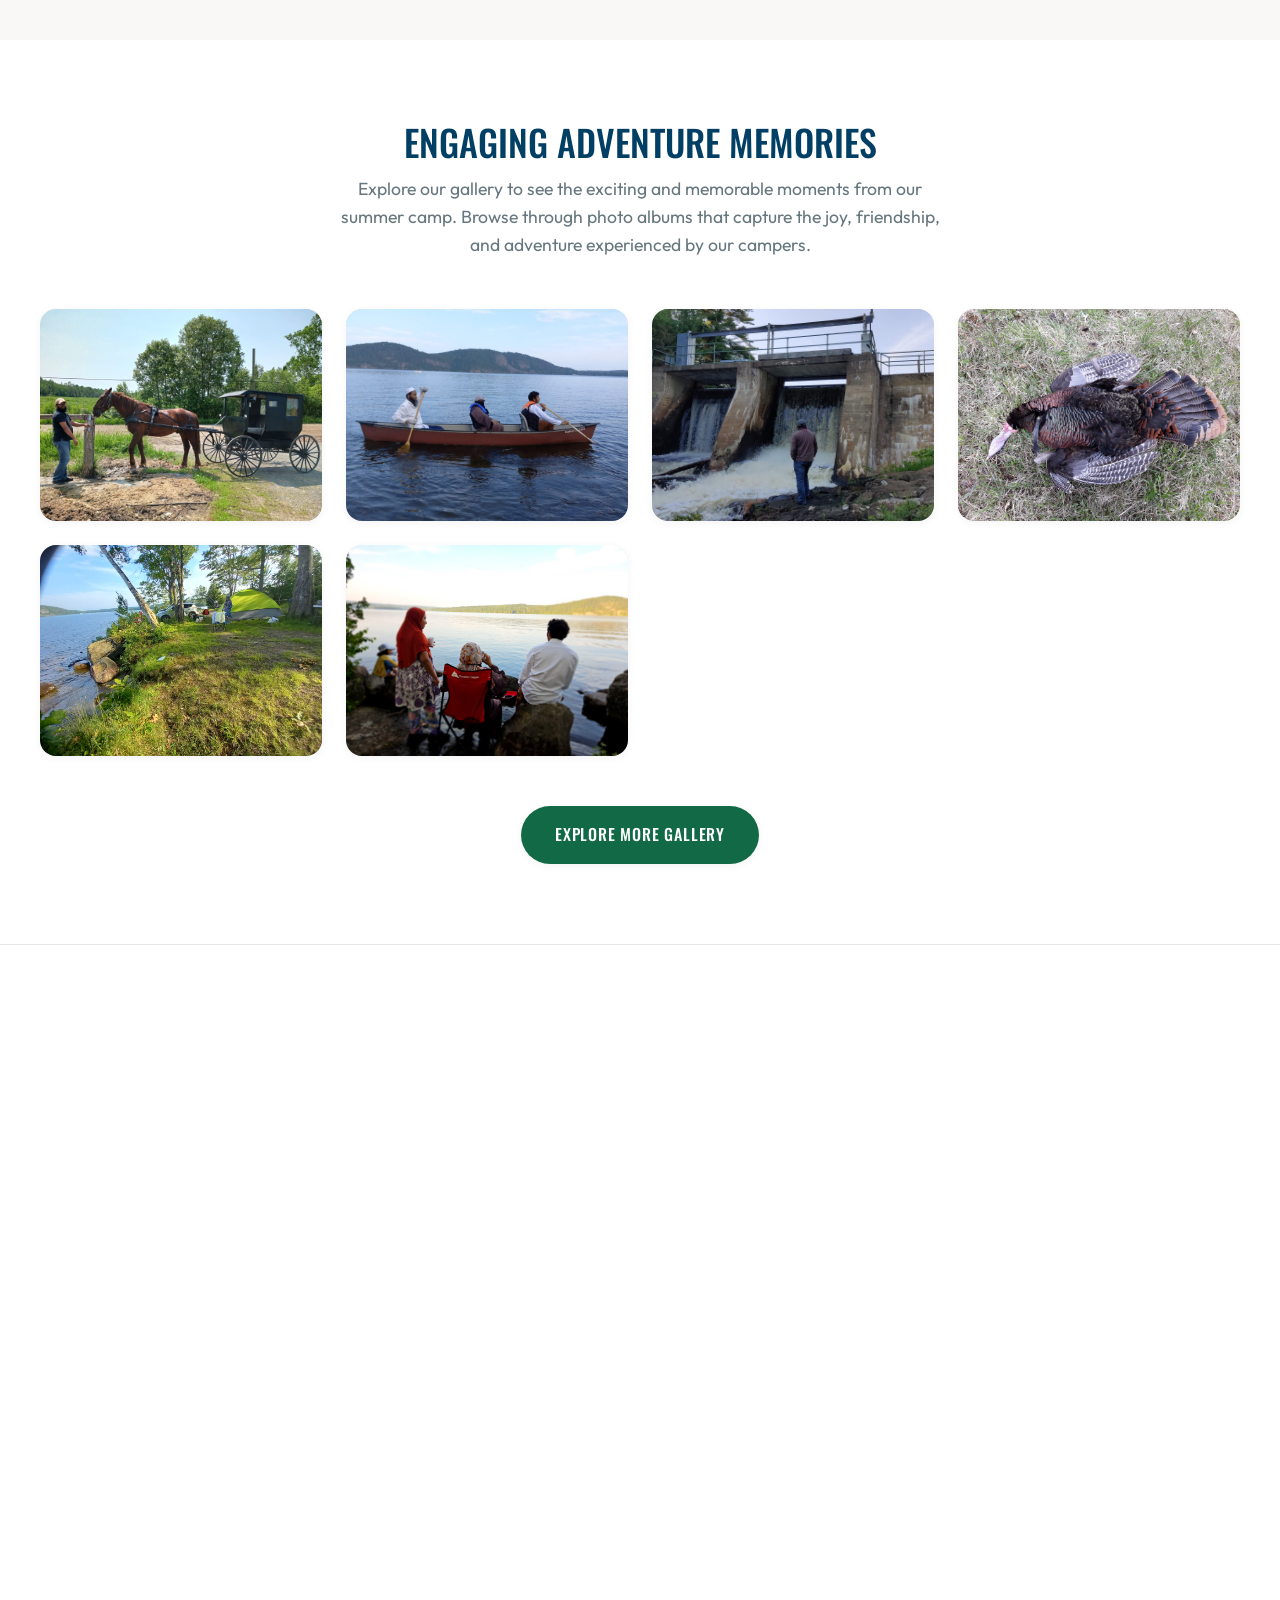
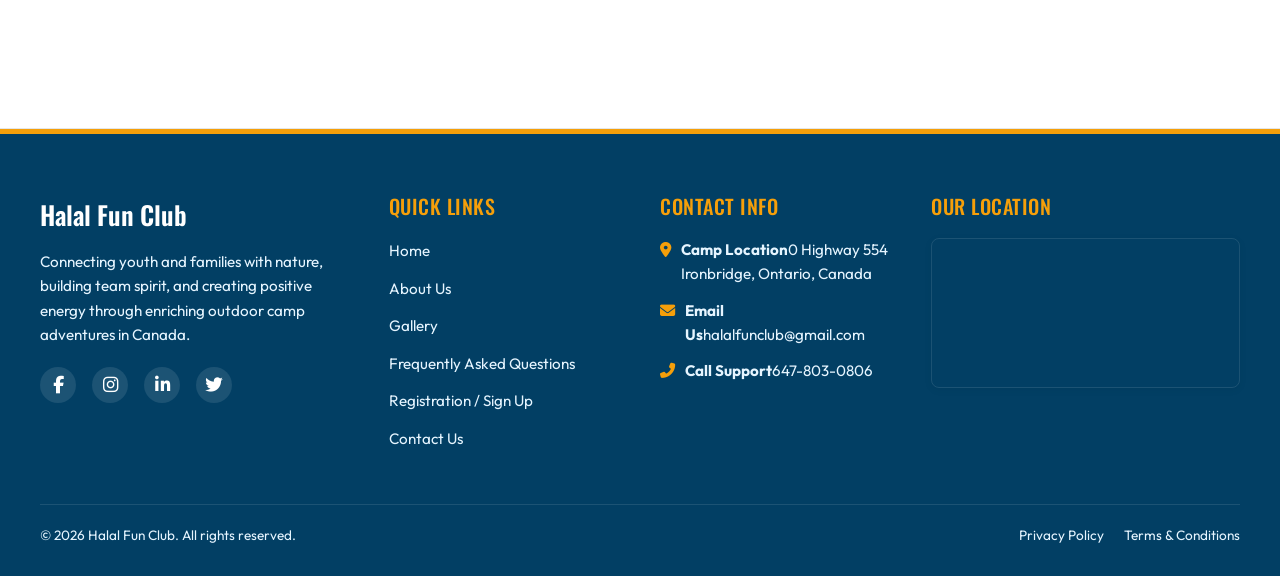
==== commit afdb4ea2: "Remove scenic hero section from index.html" ====
--- a/index.html
+++ b/index.html
@@ -59,24 +59,13 @@
   <!-- Main Content -->
   <main>
     
-    <!-- Scenic Banner Section -->
-    <section class="hero-banner" style="background-image: url('assets/images/scenic_hero_background.png');" id="scenic-hero">
-      <div class="container hero-banner-content">
-        <h1 class="reveal active">Welcome to Halal Fun Club</h1>
-        <p class="reveal active">Discover a place where nature, faith, and friendship unite. Outdoor sports, stargazing, and group adventures for Muslim youth and families.</p>
-        <div class="reveal active">
-          <a href="about.html" class="btn btn-primary" id="scenic-cta-btn">Learn More</a>
-        </div>
-      </div>
-    </section>
-
     <!-- Original Hero Section -->
     <section class="hero-banner overlay-dark" style="background-image: url('assets/images/cover-picture-for-website-A0xVq0e2WWfe7RNz.jpg');" id="hero-section">
       <div class="container hero-banner-content">
         <h1 class="reveal active">Halal Fun Club Summer Camp</h1>
         <p class="reveal active">Join our halal fun club summer camp for a safe, engaging, and enriching experience. Build lasting friendships, develop new skills, and create memories that will last a lifetime.</p>
         <div class="reveal active">
-          <a href="contact.html" class="btn btn-outline-white" id="hero-cta-btn">Join Us</a>
+          <a href="contact.html" class="btn btn-primary" id="hero-cta-btn">Join Us</a>
         </div>
       </div>
     </section>
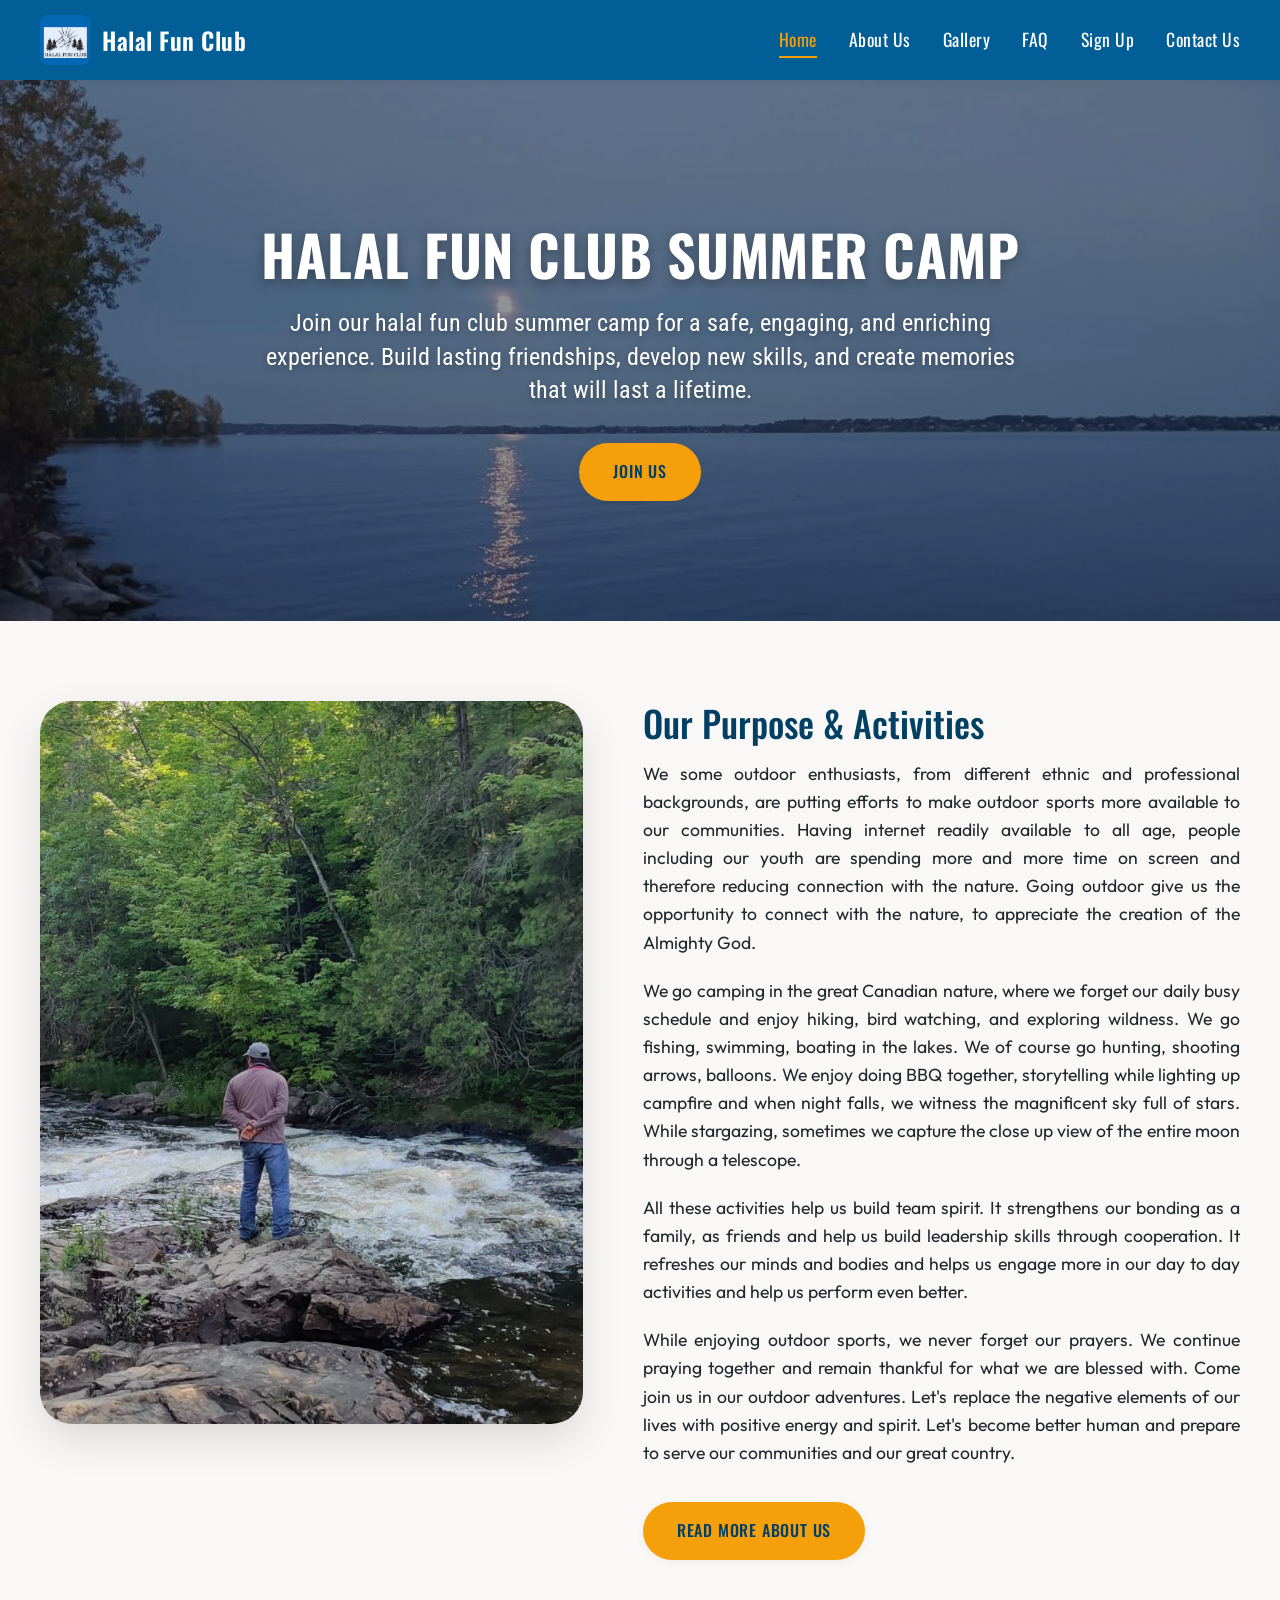
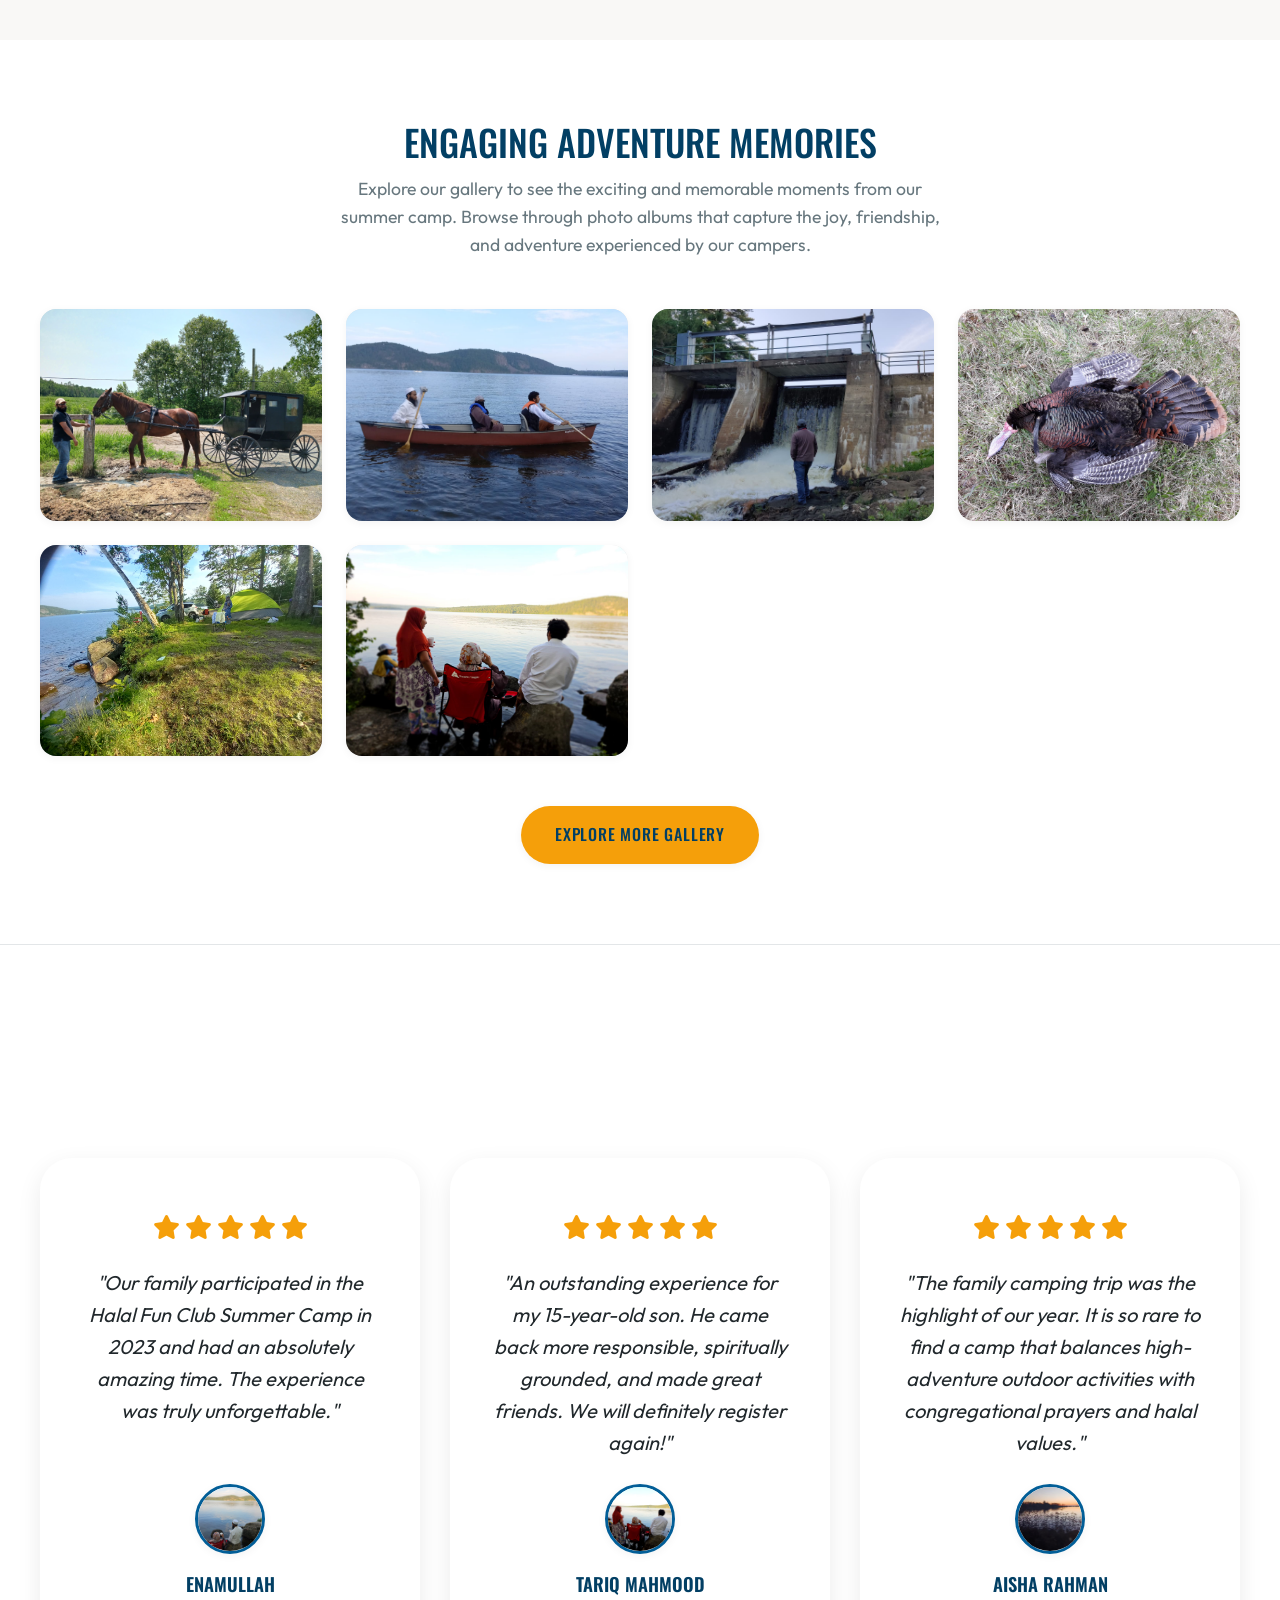
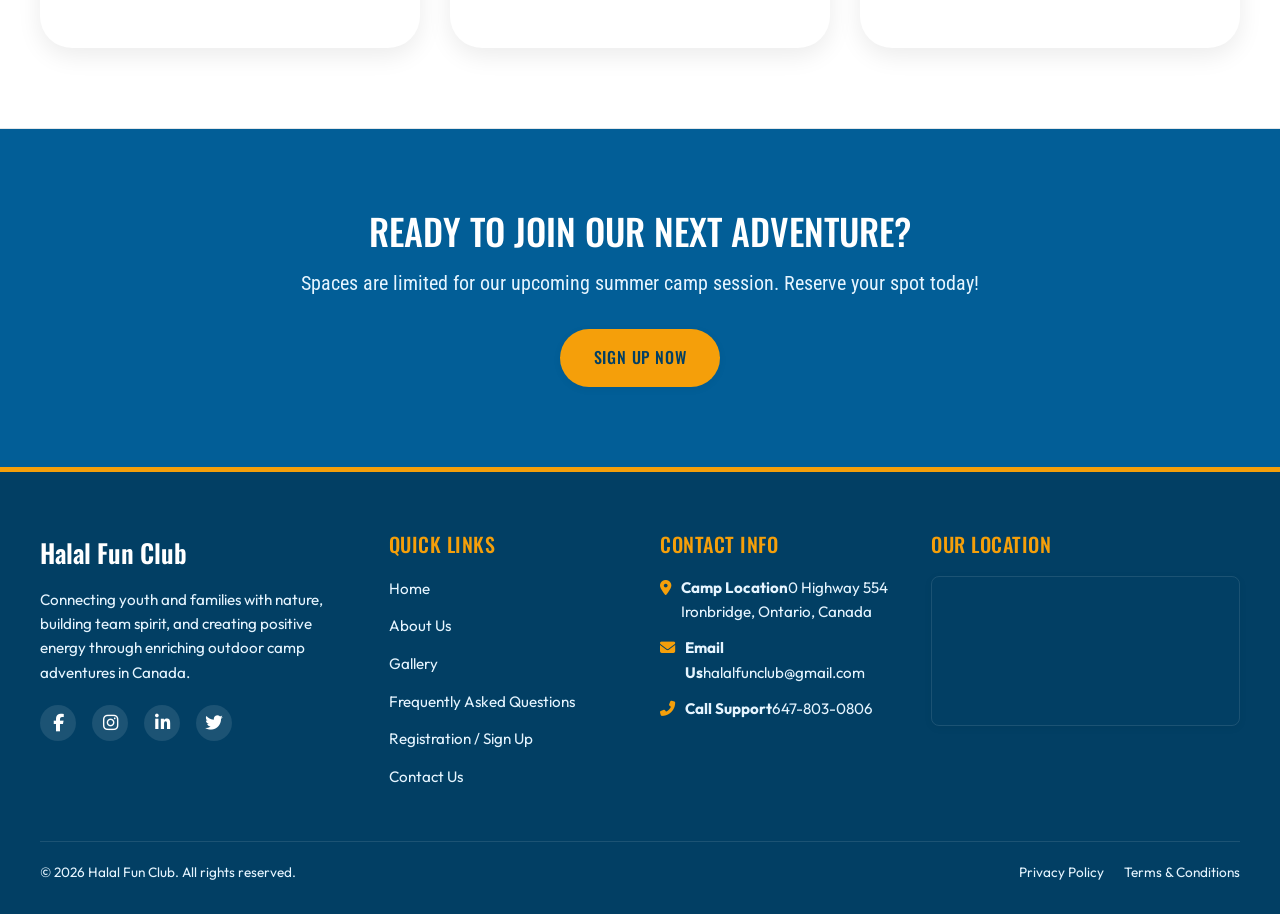
==== commit 4b7a9c2b: "Add CTA section and unify landing page button colors to orange" ====
--- a/index.html
+++ b/index.html
@@ -83,7 +83,7 @@
             <p>We go camping in the great Canadian nature, where we forget our daily busy schedule and enjoy hiking, bird watching, and exploring wildness. We go fishing, swimming, boating in the lakes. We of course go hunting, shooting arrows, balloons. We enjoy doing BBQ together, storytelling while lighting up campfire and when night falls, we witness the magnificent sky full of stars. While stargazing, sometimes we capture the close up view of the entire moon through a telescope.</p>
             <p>All these activities help us build team spirit. It strengthens our bonding as a family, as friends and help us build leadership skills through cooperation. It refreshes our minds and bodies and helps us engage more in our day to day activities and help us perform even better.</p>
             <p>While enjoying outdoor sports, we never forget our prayers. We continue praying together and remain thankful for what we are blessed with. Come join us in our outdoor adventures. Let's replace the negative elements of our lives with positive energy and spirit. Let's become better human and prepare to serve our communities and our great country.</p>
-            <a href="about.html" class="btn btn-secondary" style="margin-top: 15px;" id="intro-read-more-btn">Read More About Us</a>
+            <a href="about.html" class="btn btn-primary" style="margin-top: 15px;" id="intro-read-more-btn">Read More About Us</a>
           </div>
         </div>
       </div>
@@ -150,7 +150,7 @@
         </div>
         
         <div class="text-center reveal" style="margin-top: 50px;">
-          <a href="gallery.html" class="btn btn-secondary" id="highlights-view-all-btn">Explore More Gallery</a>
+          <a href="gallery.html" class="btn btn-primary" id="highlights-view-all-btn">Explore More Gallery</a>
         </div>
       </div>
     </section>
@@ -243,6 +243,15 @@
       </div>
     </section>
 
+    <!-- Call to Action Banner -->
+    <section class="section" style="background-color: var(--color-primary); color: var(--color-bg-white); text-align: center;" id="home-cta">
+      <div class="container reveal">
+        <h2 style="color: var(--color-bg-white); text-transform: uppercase; margin-bottom: 15px;">Ready to join our next adventure?</h2>
+        <p style="font-family: var(--font-alt); font-size: 1.25rem; max-width: 700px; margin: 0 auto 30px; color: var(--color-primary-light);">Spaces are limited for our upcoming summer camp session. Reserve your spot today!</p>
+        <a href="signup.html" class="btn btn-primary" id="home-cta-btn">Sign Up Now</a>
+      </div>
+    </section>
+
   </main>
 
   <!-- Footer Section -->
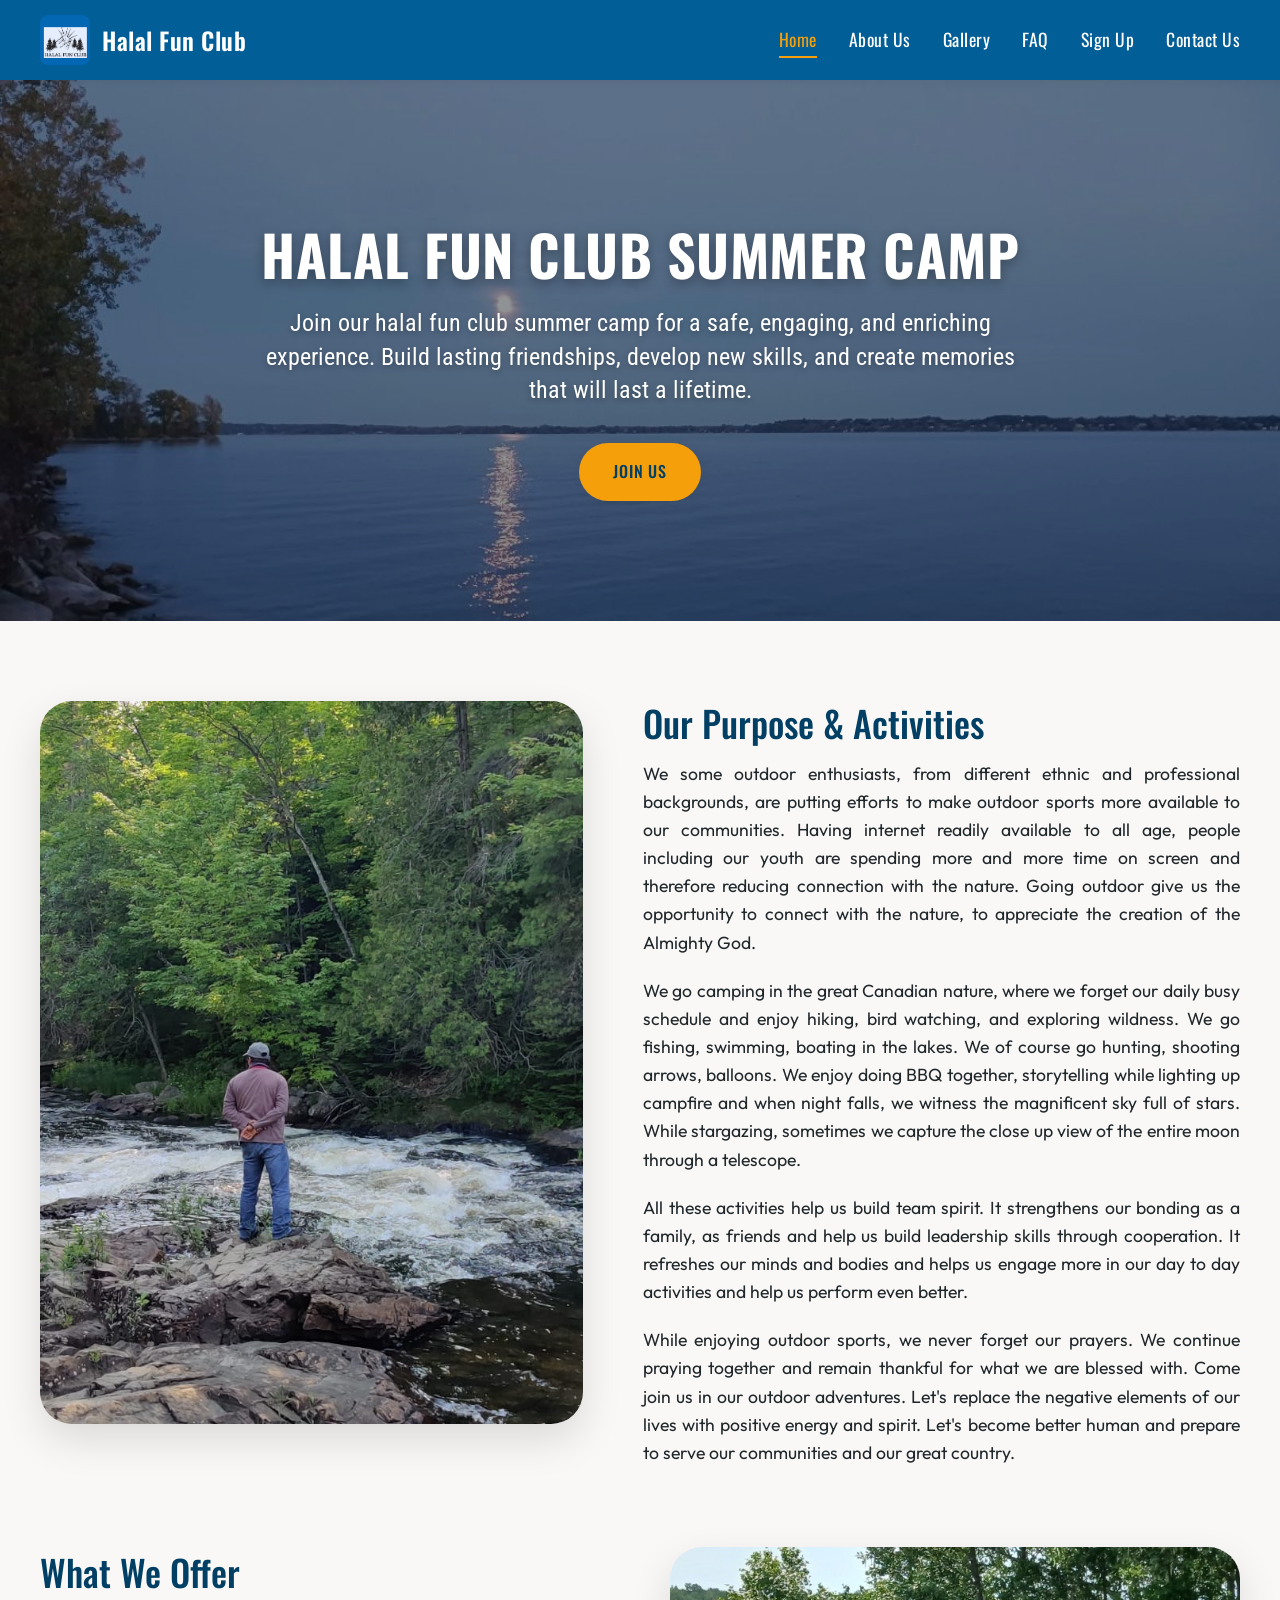
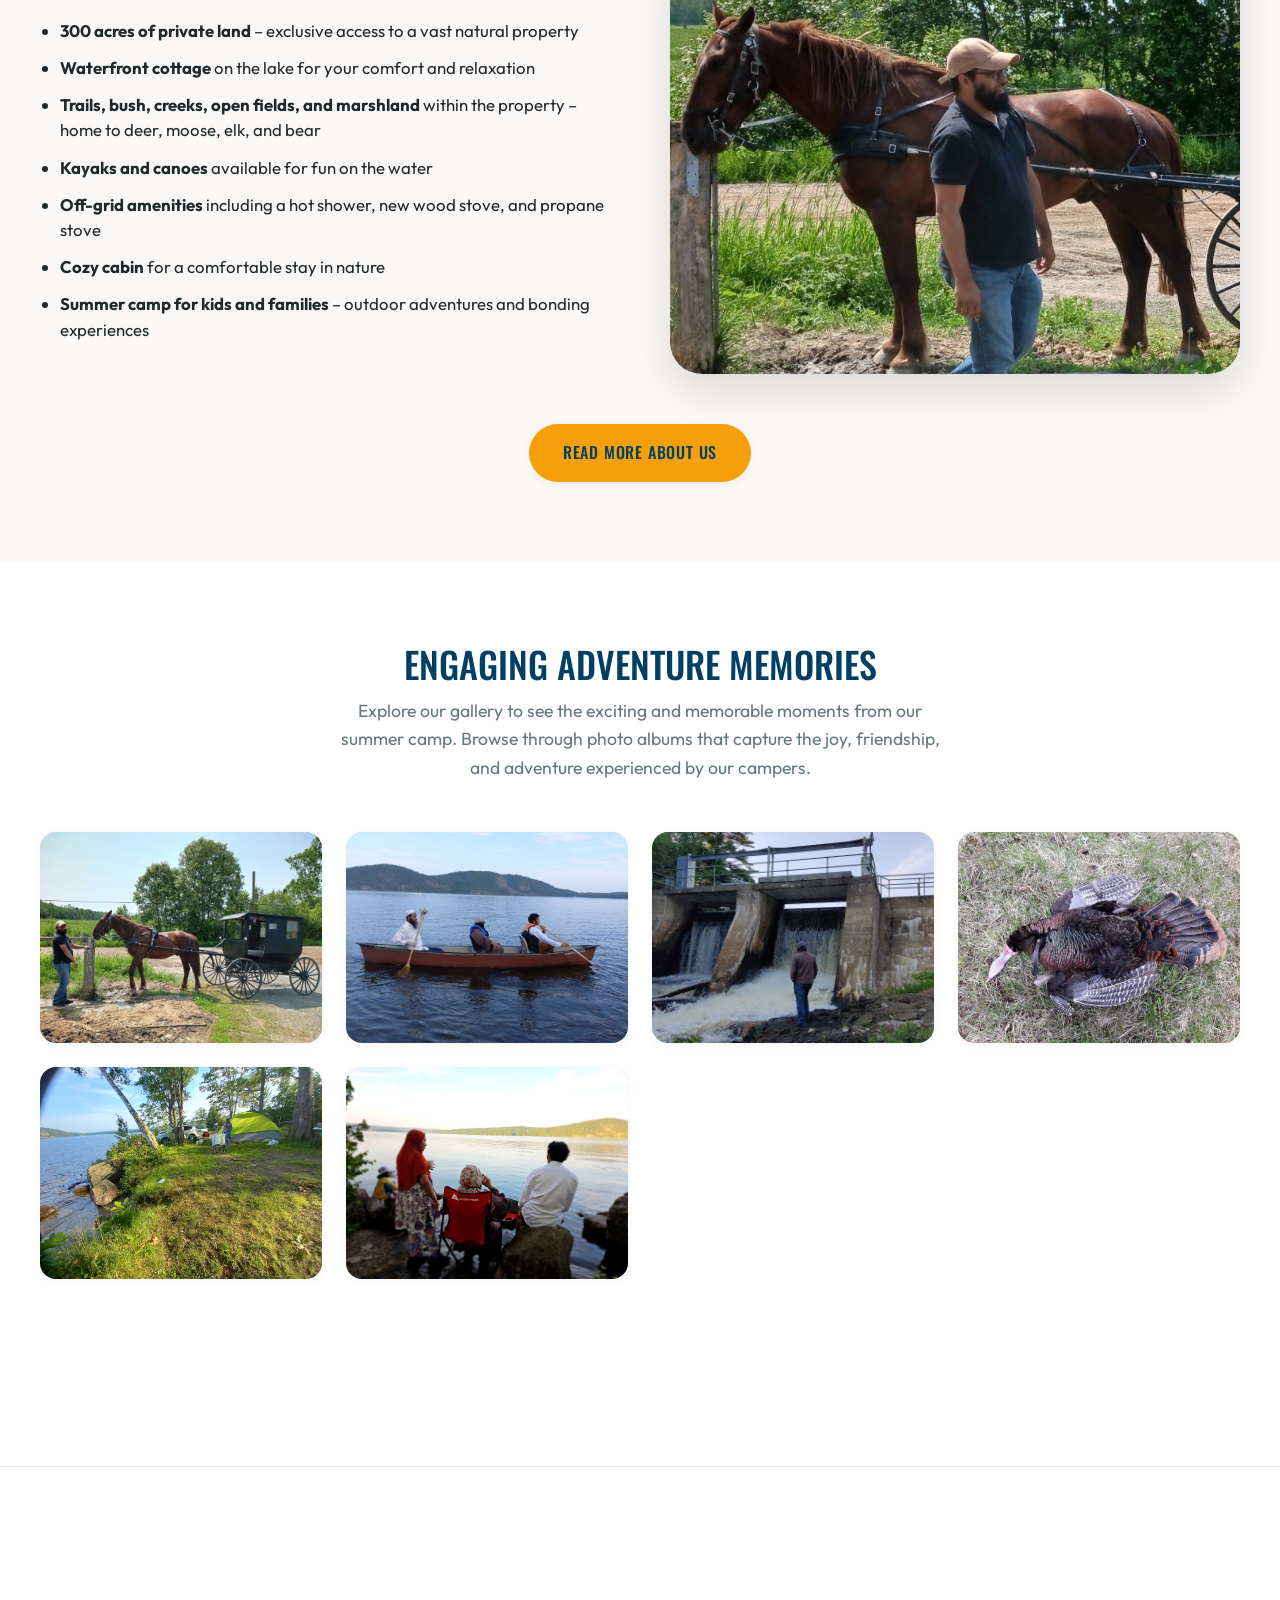
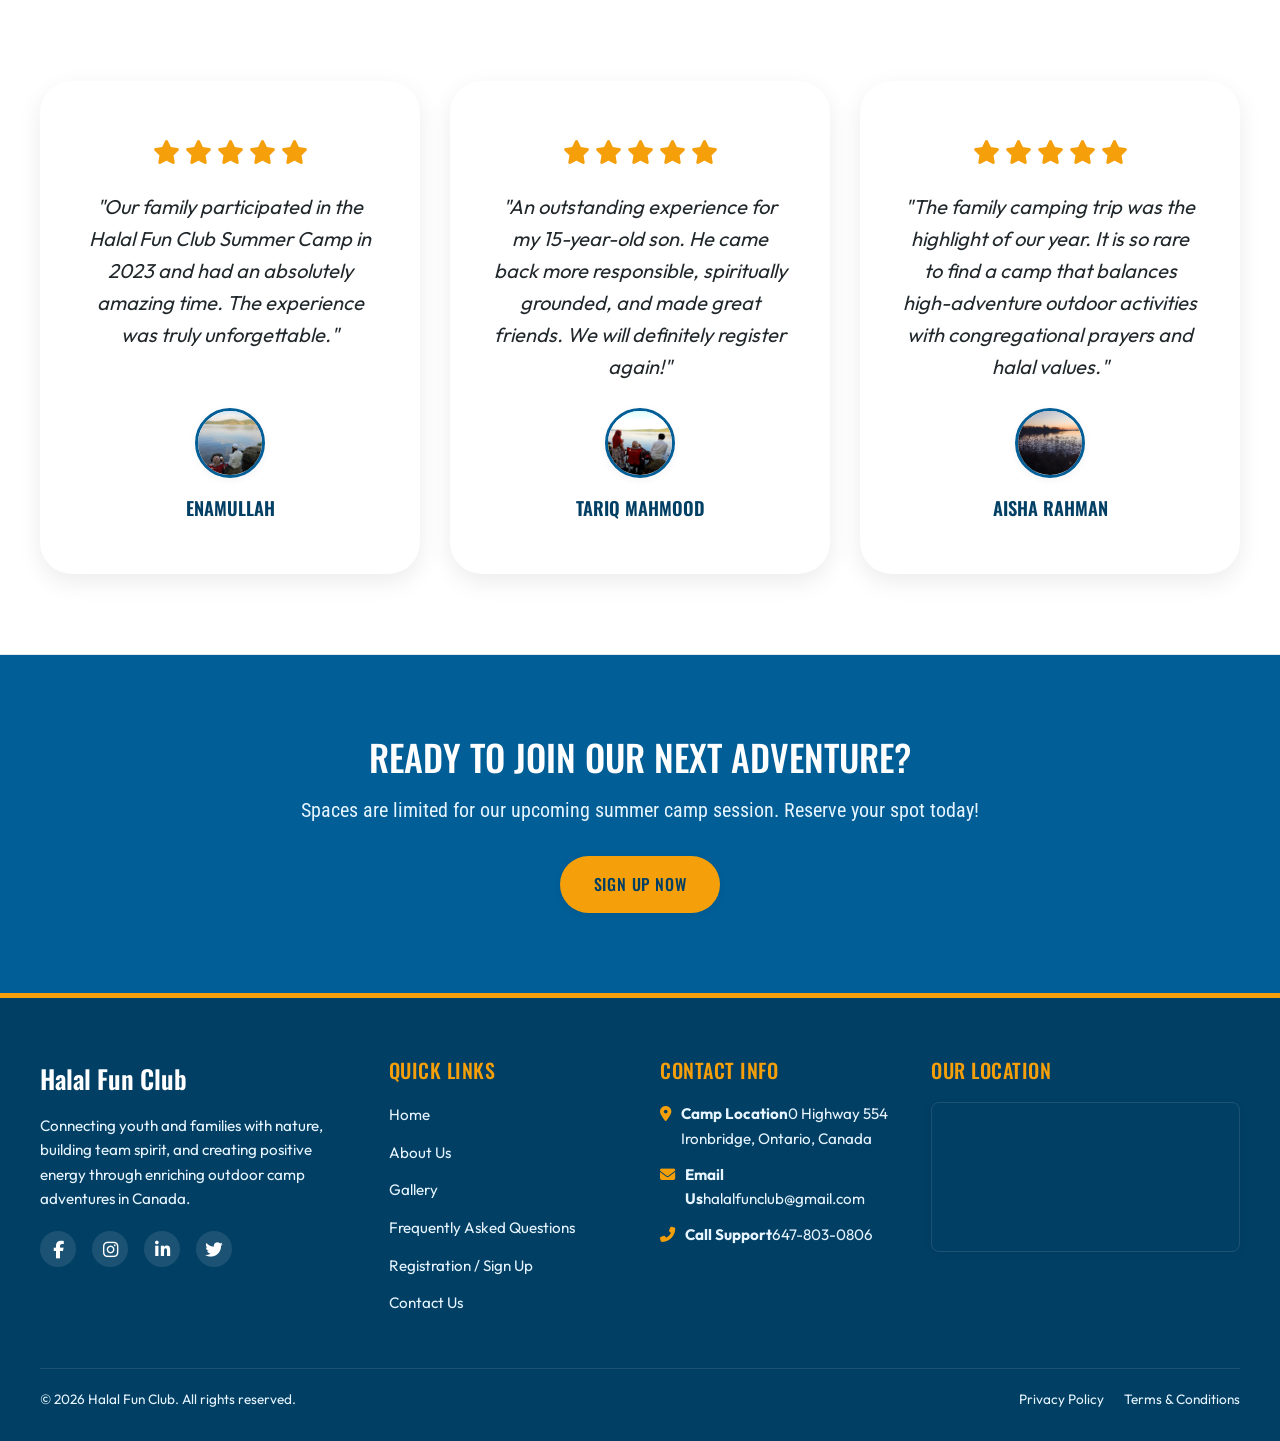
==== commit 344cbbfe: "Update gallery, styles, and add GitHub Pages deployment workflow" ====
--- a/index.html
+++ b/index.html
@@ -23,7 +23,7 @@
   
   <!-- Stylesheets -->
   <link rel="stylesheet" href="assets/css/style.css?v=1.0.2">
-  <link rel="stylesheet" href="assets/css/components.css?v=1.0.2">
+  <link rel="stylesheet" href="assets/css/components.css?v=1.0.3">
   <link rel="stylesheet" href="assets/css/pages.css?v=1.0.2">
 </head>
 <body>
@@ -83,8 +83,31 @@
             <p>We go camping in the great Canadian nature, where we forget our daily busy schedule and enjoy hiking, bird watching, and exploring wildness. We go fishing, swimming, boating in the lakes. We of course go hunting, shooting arrows, balloons. We enjoy doing BBQ together, storytelling while lighting up campfire and when night falls, we witness the magnificent sky full of stars. While stargazing, sometimes we capture the close up view of the entire moon through a telescope.</p>
             <p>All these activities help us build team spirit. It strengthens our bonding as a family, as friends and help us build leadership skills through cooperation. It refreshes our minds and bodies and helps us engage more in our day to day activities and help us perform even better.</p>
             <p>While enjoying outdoor sports, we never forget our prayers. We continue praying together and remain thankful for what we are blessed with. Come join us in our outdoor adventures. Let's replace the negative elements of our lives with positive energy and spirit. Let's become better human and prepare to serve our communities and our great country.</p>
-            <a href="about.html" class="btn btn-primary" style="margin-top: 15px;" id="intro-read-more-btn">Read More About Us</a>
-          </div>
+          </div>
+        </div>
+
+        <!-- What We Offer Row -->
+        <div class="offer-grid reveal" style="margin-top: 60px;">
+          <div class="offer-text">
+            <h2>What We Offer</h2>
+            <ul class="offer-list">
+              <li><strong>300 acres of private land</strong> – exclusive access to a vast natural property</li>
+              <li><strong>Waterfront cottage</strong> on the lake for your comfort and relaxation</li>
+              <li><strong>Trails, bush, creeks, open fields, and marshland</strong> within the property – home to deer, moose, elk, and bear</li>
+              <li><strong>Kayaks and canoes</strong> available for fun on the water</li>
+              <li><strong>Off-grid amenities</strong> including a hot shower, new wood stove, and propane stove</li>
+              <li><strong>Cozy cabin</strong> for a comfortable stay in nature</li>
+              <li><strong>Summer camp for kids and families</strong> – outdoor adventures and bonding experiences</li>
+            </ul>
+          </div>
+          <div class="offer-image-wrapper">
+            <img src="assets/images/screenshot_20230909_230823_photos-1-m5Kb4V8LMghja66b.jpg" alt="Group of people relaxing on a deck during lake sunset" class="offer-image">
+          </div>
+        </div>
+
+        <!-- Read More About Us Button -->
+        <div class="text-center reveal" style="margin-top: 50px;">
+          <a href="about.html" class="btn btn-primary" id="intro-read-more-btn">Read More About Us</a>
         </div>
       </div>
     </section>
@@ -176,6 +199,14 @@
             display: flex;
             flex-direction: column;
             justify-content: space-between;
+            border: 2px solid transparent;
+            transition: transform var(--transition-normal), box-shadow var(--transition-normal), border-color var(--transition-normal);
+          }
+          .testimonials-section .testimonial-card:hover {
+            transform: translateY(-12px) scale(1.02);
+            box-shadow: 0 20px 45px hsla(var(--color-primary-h), var(--color-primary-s), var(--color-primary-l), 0.15), 
+                        0 0 30px hsla(var(--color-accent-h), var(--color-accent-s), var(--color-accent-l), 0.35);
+            border-color: var(--color-accent);
           }
         </style>
         
--- a/assets/css/components.css
+++ b/assets/css/components.css
@@ -34,6 +34,18 @@
   box-shadow: var(--shadow-md);
 }
 
+.btn-brand-primary {
+  background-color: var(--color-primary);
+  color: var(--color-bg-white);
+}
+
+.btn-brand-primary:hover {
+  background-color: var(--color-primary-dark);
+  color: var(--color-bg-white);
+  transform: translateY(-2px);
+  box-shadow: var(--shadow-md);
+}
+
 .btn-secondary {
   background-color: var(--color-secondary);
   color: var(--color-bg-white);
@@ -122,6 +134,15 @@
   background-color: var(--color-bg-white);
   border-radius: var(--radius-lg);
   box-shadow: var(--shadow-md);
+  border: 2px solid transparent;
+  transition: transform var(--transition-normal), box-shadow var(--transition-normal), border-color var(--transition-normal);
+}
+
+.testimonial-card:hover {
+  transform: translateY(-10px) scale(1.02);
+  box-shadow: 0 20px 40px hsla(var(--color-primary-h), var(--color-primary-s), var(--color-primary-l), 0.12), 
+              0 0 30px hsla(var(--color-accent-h), var(--color-accent-s), var(--color-accent-l), 0.3);
+  border-color: var(--color-accent);
 }
 
 .testimonial-stars {
--- a/assets/css/pages.css
+++ b/assets/css/pages.css
@@ -114,6 +114,64 @@
   }
 }
 
+/* What We Offer Layout styles */
+.offer-grid {
+  display: grid;
+  grid-template-columns: 1fr 1fr;
+  gap: 60px;
+  align-items: center;
+}
+
+.offer-text h2 {
+  font-size: 2.25rem;
+  margin-bottom: 25px;
+  color: var(--color-primary-dark);
+}
+
+.offer-list {
+  list-style-type: disc;
+  padding-left: 20px;
+  margin-bottom: 30px;
+}
+
+.offer-list li {
+  margin-bottom: 12px;
+  font-size: 1.05rem;
+  line-height: 1.5;
+  color: var(--color-text-dark);
+}
+
+.offer-list li strong {
+  font-weight: 700;
+  color: var(--color-text-dark);
+}
+
+.offer-image-wrapper {
+  position: relative;
+  border-radius: var(--radius-lg);
+  overflow: hidden;
+  box-shadow: var(--shadow-lg);
+  aspect-ratio: 4 / 3;
+}
+
+.offer-image {
+  width: 100%;
+  height: 100%;
+  object-fit: cover;
+  transition: transform var(--transition-slow);
+}
+
+.offer-image-wrapper:hover .offer-image {
+  transform: scale(1.05);
+}
+
+@media (max-width: 992px) {
+  .offer-grid {
+    grid-template-columns: 1fr;
+    gap: 40px;
+  }
+}
+
 /* Testimonial slider/showcase wrapper */
 .testimonials-section {
   background-color: var(--color-bg-white);
